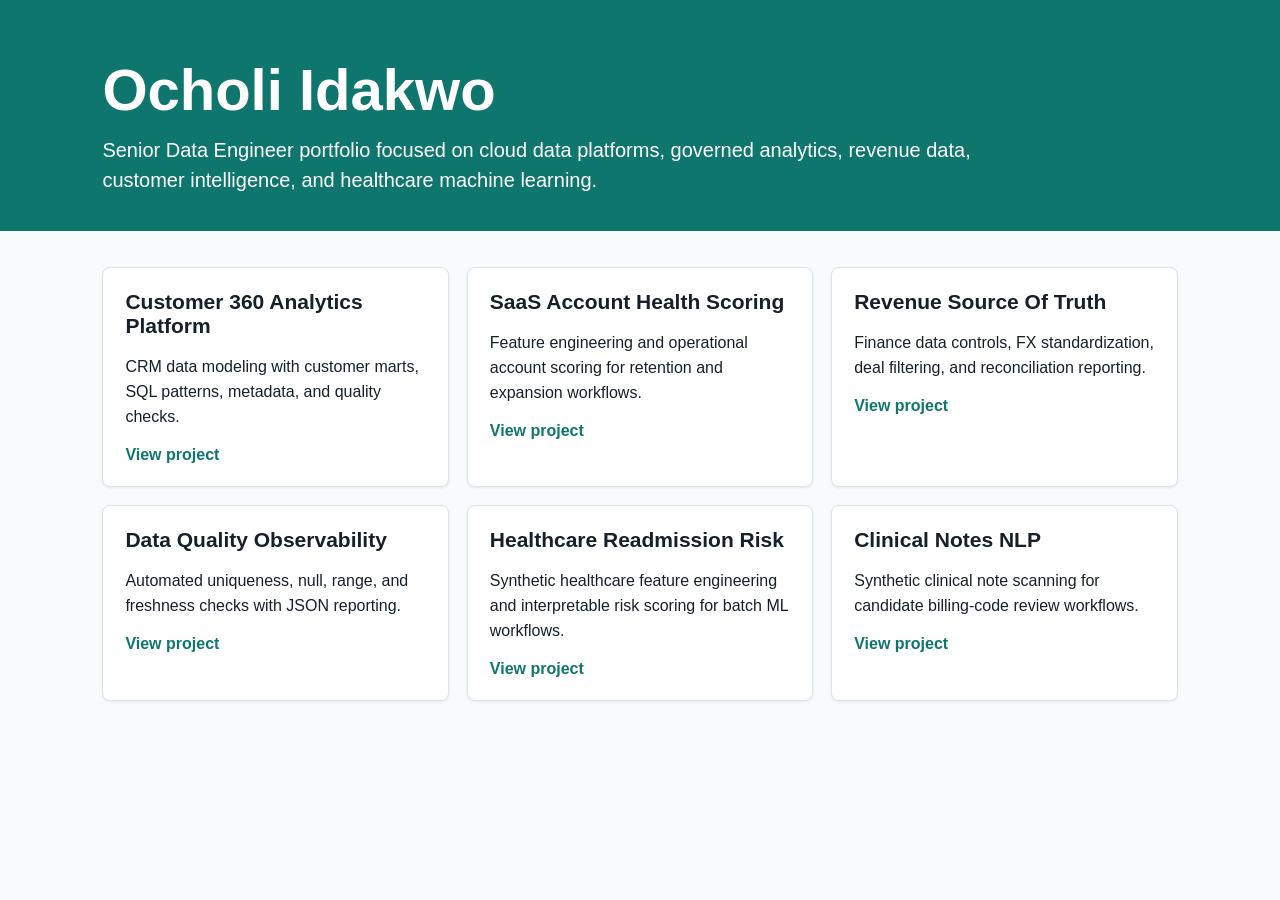
==== index.html @ 6f17c1b3 "Create data engineering portfolio projects" ====
<!doctype html>
<html lang="en">
<head>
  <meta charset="utf-8">
  <meta name="viewport" content="width=device-width, initial-scale=1">
  <title>Ocholi Idakwo - Data Engineering Portfolio</title>
  <style>
    body { margin: 0; font-family: Inter, Arial, sans-serif; color: #17202a; background: #f8fafc; }
    header { padding: 56px 8vw 36px; background: #0f766e; color: white; }
    h1 { margin: 0 0 12px; font-size: clamp(32px, 6vw, 58px); letter-spacing: 0; }
    .subtitle { max-width: 900px; font-size: 20px; line-height: 1.5; }
    main { padding: 36px 8vw 64px; }
    .grid { display: grid; grid-template-columns: repeat(auto-fit, minmax(280px, 1fr)); gap: 18px; }
    .card { background: white; border: 1px solid #dbe4ea; border-radius: 8px; padding: 22px; box-shadow: 0 1px 3px rgba(15, 23, 42, .08); }
    h2 { margin-top: 0; font-size: 21px; }
    a { color: #0f766e; font-weight: 700; text-decoration: none; }
    p { line-height: 1.55; }
    .tag { display: inline-block; margin: 4px 6px 0 0; padding: 4px 8px; border-radius: 999px; background: #e0f2f1; font-size: 13px; }
  </style>
</head>
<body>
  <header>
    <h1>Ocholi Idakwo</h1>
    <div class="subtitle">Senior Data Engineer portfolio focused on cloud data platforms, governed analytics, revenue data, customer intelligence, and healthcare machine learning.</div>
  </header>
  <main>
    <div class="grid">
      <section class="card"><h2>Customer 360 Analytics Platform</h2><p>CRM data modeling with customer marts, SQL patterns, metadata, and quality checks.</p><a href="projects/customer-360-analytics-platform/">View project</a></section>
      <section class="card"><h2>SaaS Account Health Scoring</h2><p>Feature engineering and operational account scoring for retention and expansion workflows.</p><a href="projects/saas-account-health-scoring/">View project</a></section>
      <section class="card"><h2>Revenue Source Of Truth</h2><p>Finance data controls, FX standardization, deal filtering, and reconciliation reporting.</p><a href="projects/revenue-source-of-truth-model/">View project</a></section>
      <section class="card"><h2>Data Quality Observability</h2><p>Automated uniqueness, null, range, and freshness checks with JSON reporting.</p><a href="projects/data-quality-observability-framework/">View project</a></section>
      <section class="card"><h2>Healthcare Readmission Risk</h2><p>Synthetic healthcare feature engineering and interpretable risk scoring for batch ML workflows.</p><a href="projects/healthcare-readmission-risk-pipeline/">View project</a></section>
      <section class="card"><h2>Clinical Notes NLP</h2><p>Synthetic clinical note scanning for candidate billing-code review workflows.</p><a href="projects/clinical-notes-nlp-code-detection/">View project</a></section>
    </div>
  </main>
</body>
</html>
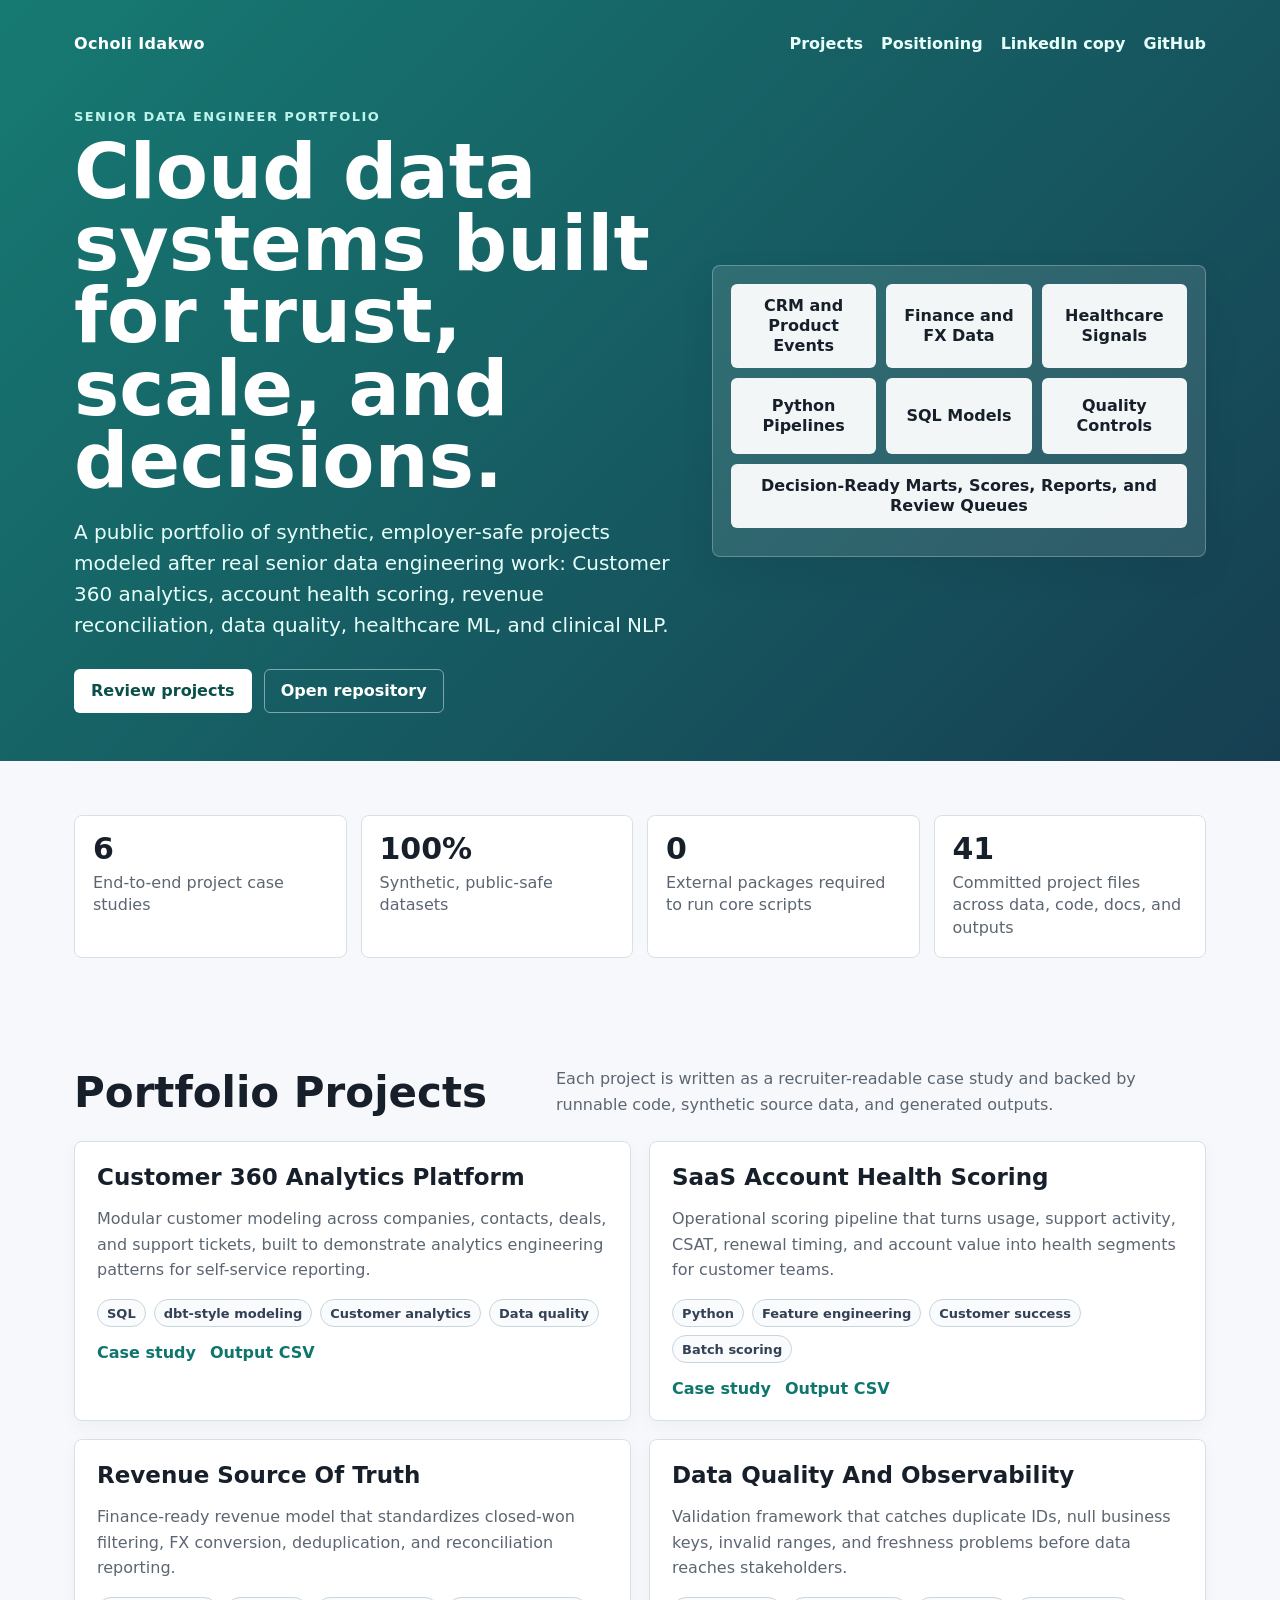
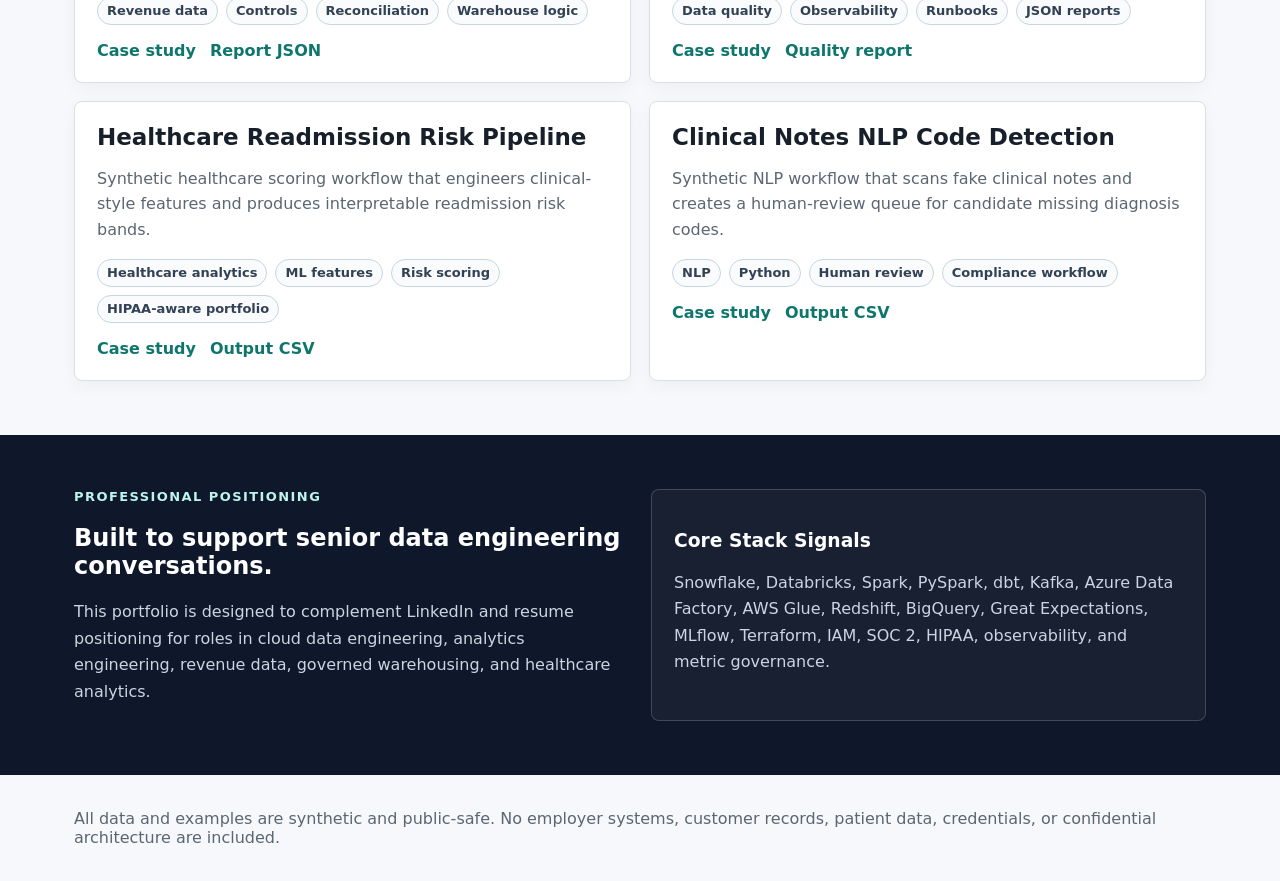
==== commit 16ee10db: "Upgrade portfolio site with professional case studies" ====
--- a/index.html
+++ b/index.html
@@ -3,35 +3,132 @@
 <head>
   <meta charset="utf-8">
   <meta name="viewport" content="width=device-width, initial-scale=1">
-  <title>Ocholi Idakwo - Data Engineering Portfolio</title>
-  <style>
-    body { margin: 0; font-family: Inter, Arial, sans-serif; color: #17202a; background: #f8fafc; }
-    header { padding: 56px 8vw 36px; background: #0f766e; color: white; }
-    h1 { margin: 0 0 12px; font-size: clamp(32px, 6vw, 58px); letter-spacing: 0; }
-    .subtitle { max-width: 900px; font-size: 20px; line-height: 1.5; }
-    main { padding: 36px 8vw 64px; }
-    .grid { display: grid; grid-template-columns: repeat(auto-fit, minmax(280px, 1fr)); gap: 18px; }
-    .card { background: white; border: 1px solid #dbe4ea; border-radius: 8px; padding: 22px; box-shadow: 0 1px 3px rgba(15, 23, 42, .08); }
-    h2 { margin-top: 0; font-size: 21px; }
-    a { color: #0f766e; font-weight: 700; text-decoration: none; }
-    p { line-height: 1.55; }
-    .tag { display: inline-block; margin: 4px 6px 0 0; padding: 4px 8px; border-radius: 999px; background: #e0f2f1; font-size: 13px; }
-  </style>
+  <title>Ocholi Idakwo | Senior Data Engineering Portfolio</title>
+  <meta name="description" content="Senior Data Engineer portfolio covering cloud data platforms, analytics engineering, governance, revenue data, observability, and healthcare ML.">
+  <link rel="stylesheet" href="assets/site.css">
 </head>
 <body>
-  <header>
-    <h1>Ocholi Idakwo</h1>
-    <div class="subtitle">Senior Data Engineer portfolio focused on cloud data platforms, governed analytics, revenue data, customer intelligence, and healthcare machine learning.</div>
+  <header class="hero">
+    <div class="shell">
+      <nav class="nav" aria-label="Main navigation">
+        <div class="brand">Ocholi Idakwo</div>
+        <div class="nav-links">
+          <a href="#projects">Projects</a>
+          <a href="#proof">Positioning</a>
+          <a href="linkedin-project-copy.md">LinkedIn copy</a>
+          <a href="https://github.com/Kasala95/data-engineering-portfolio">GitHub</a>
+        </div>
+      </nav>
+      <div class="hero-grid">
+        <div>
+          <div class="eyebrow">Senior Data Engineer Portfolio</div>
+          <h1>Cloud data systems built for trust, scale, and decisions.</h1>
+          <p class="hero-copy">A public portfolio of synthetic, employer-safe projects modeled after real senior data engineering work: Customer 360 analytics, account health scoring, revenue reconciliation, data quality, healthcare ML, and clinical NLP.</p>
+          <div class="actions">
+            <a class="button primary" href="#projects">Review projects</a>
+            <a class="button secondary" href="https://github.com/Kasala95/data-engineering-portfolio">Open repository</a>
+          </div>
+        </div>
+        <div class="system-map" aria-label="Portfolio architecture diagram">
+          <div class="map-row">
+            <div class="node">CRM and Product Events</div>
+            <div class="node">Finance and FX Data</div>
+            <div class="node">Healthcare Signals</div>
+          </div>
+          <div class="map-row">
+            <div class="node">Python Pipelines</div>
+            <div class="node">SQL Models</div>
+            <div class="node">Quality Controls</div>
+          </div>
+          <div class="map-row">
+            <div class="node wide">Decision-Ready Marts, Scores, Reports, and Review Queues</div>
+          </div>
+        </div>
+      </div>
+    </div>
   </header>
+
   <main>
-    <div class="grid">
-      <section class="card"><h2>Customer 360 Analytics Platform</h2><p>CRM data modeling with customer marts, SQL patterns, metadata, and quality checks.</p><a href="projects/customer-360-analytics-platform/">View project</a></section>
-      <section class="card"><h2>SaaS Account Health Scoring</h2><p>Feature engineering and operational account scoring for retention and expansion workflows.</p><a href="projects/saas-account-health-scoring/">View project</a></section>
-      <section class="card"><h2>Revenue Source Of Truth</h2><p>Finance data controls, FX standardization, deal filtering, and reconciliation reporting.</p><a href="projects/revenue-source-of-truth-model/">View project</a></section>
-      <section class="card"><h2>Data Quality Observability</h2><p>Automated uniqueness, null, range, and freshness checks with JSON reporting.</p><a href="projects/data-quality-observability-framework/">View project</a></section>
-      <section class="card"><h2>Healthcare Readmission Risk</h2><p>Synthetic healthcare feature engineering and interpretable risk scoring for batch ML workflows.</p><a href="projects/healthcare-readmission-risk-pipeline/">View project</a></section>
-      <section class="card"><h2>Clinical Notes NLP</h2><p>Synthetic clinical note scanning for candidate billing-code review workflows.</p><a href="projects/clinical-notes-nlp-code-detection/">View project</a></section>
-    </div>
+    <section class="section">
+      <div class="shell">
+        <div class="metrics">
+          <div class="metric"><strong>6</strong><span>End-to-end project case studies</span></div>
+          <div class="metric"><strong>100%</strong><span>Synthetic, public-safe datasets</span></div>
+          <div class="metric"><strong>0</strong><span>External packages required to run core scripts</span></div>
+          <div class="metric"><strong>41</strong><span>Committed project files across data, code, docs, and outputs</span></div>
+        </div>
+      </div>
+    </section>
+
+    <section class="section" id="projects">
+      <div class="shell">
+        <div class="section-title">
+          <h2>Portfolio Projects</h2>
+          <p>Each project is written as a recruiter-readable case study and backed by runnable code, synthetic source data, and generated outputs.</p>
+        </div>
+        <div class="project-grid">
+          <article class="project-card">
+            <h3>Customer 360 Analytics Platform</h3>
+            <p>Modular customer modeling across companies, contacts, deals, and support tickets, built to demonstrate analytics engineering patterns for self-service reporting.</p>
+            <div class="meta"><span class="chip">SQL</span><span class="chip">dbt-style modeling</span><span class="chip">Customer analytics</span><span class="chip">Data quality</span></div>
+            <div class="project-links"><a href="projects/customer-360-analytics-platform/">Case study</a><a href="projects/customer-360-analytics-platform/outputs/customer_360_mart.csv">Output CSV</a></div>
+          </article>
+
+          <article class="project-card">
+            <h3>SaaS Account Health Scoring</h3>
+            <p>Operational scoring pipeline that turns usage, support activity, CSAT, renewal timing, and account value into health segments for customer teams.</p>
+            <div class="meta"><span class="chip">Python</span><span class="chip">Feature engineering</span><span class="chip">Customer success</span><span class="chip">Batch scoring</span></div>
+            <div class="project-links"><a href="projects/saas-account-health-scoring/">Case study</a><a href="projects/saas-account-health-scoring/outputs/daily_account_health_scores.csv">Output CSV</a></div>
+          </article>
+
+          <article class="project-card">
+            <h3>Revenue Source Of Truth</h3>
+            <p>Finance-ready revenue model that standardizes closed-won filtering, FX conversion, deduplication, and reconciliation reporting.</p>
+            <div class="meta"><span class="chip">Revenue data</span><span class="chip">Controls</span><span class="chip">Reconciliation</span><span class="chip">Warehouse logic</span></div>
+            <div class="project-links"><a href="projects/revenue-source-of-truth-model/">Case study</a><a href="projects/revenue-source-of-truth-model/outputs/reconciliation_report.json">Report JSON</a></div>
+          </article>
+
+          <article class="project-card">
+            <h3>Data Quality And Observability</h3>
+            <p>Validation framework that catches duplicate IDs, null business keys, invalid ranges, and freshness problems before data reaches stakeholders.</p>
+            <div class="meta"><span class="chip">Data quality</span><span class="chip">Observability</span><span class="chip">Runbooks</span><span class="chip">JSON reports</span></div>
+            <div class="project-links"><a href="projects/data-quality-observability-framework/">Case study</a><a href="projects/data-quality-observability-framework/outputs/quality_report.json">Quality report</a></div>
+          </article>
+
+          <article class="project-card">
+            <h3>Healthcare Readmission Risk Pipeline</h3>
+            <p>Synthetic healthcare scoring workflow that engineers clinical-style features and produces interpretable readmission risk bands.</p>
+            <div class="meta"><span class="chip">Healthcare analytics</span><span class="chip">ML features</span><span class="chip">Risk scoring</span><span class="chip">HIPAA-aware portfolio</span></div>
+            <div class="project-links"><a href="projects/healthcare-readmission-risk-pipeline/">Case study</a><a href="projects/healthcare-readmission-risk-pipeline/outputs/daily_readmission_scores.csv">Output CSV</a></div>
+          </article>
+
+          <article class="project-card">
+            <h3>Clinical Notes NLP Code Detection</h3>
+            <p>Synthetic NLP workflow that scans fake clinical notes and creates a human-review queue for candidate missing diagnosis codes.</p>
+            <div class="meta"><span class="chip">NLP</span><span class="chip">Python</span><span class="chip">Human review</span><span class="chip">Compliance workflow</span></div>
+            <div class="project-links"><a href="projects/clinical-notes-nlp-code-detection/">Case study</a><a href="projects/clinical-notes-nlp-code-detection/outputs/candidate_code_findings.csv">Output CSV</a></div>
+          </article>
+        </div>
+      </div>
+    </section>
+
+    <section class="proof-band" id="proof">
+      <div class="shell proof-grid">
+        <div>
+          <div class="eyebrow">Professional Positioning</div>
+          <h2>Built to support senior data engineering conversations.</h2>
+          <p>This portfolio is designed to complement LinkedIn and resume positioning for roles in cloud data engineering, analytics engineering, revenue data, governed warehousing, and healthcare analytics.</p>
+        </div>
+        <div class="proof-panel">
+          <h3>Core Stack Signals</h3>
+          <p>Snowflake, Databricks, Spark, PySpark, dbt, Kafka, Azure Data Factory, AWS Glue, Redshift, BigQuery, Great Expectations, MLflow, Terraform, IAM, SOC 2, HIPAA, observability, and metric governance.</p>
+        </div>
+      </div>
+    </section>
   </main>
+
+  <footer>
+    <div class="shell">All data and examples are synthetic and public-safe. No employer systems, customer records, patient data, credentials, or confidential architecture are included.</div>
+  </footer>
 </body>
 </html>
--- a/assets/site.css
+++ b/assets/site.css
@@ -0,0 +1,400 @@
+:root {
+  --ink: #17202a;
+  --muted: #5c6672;
+  --line: #d8e0e7;
+  --soft: #f6f8fb;
+  --panel: #ffffff;
+  --teal: #0f766e;
+  --teal-dark: #0b4f4a;
+  --blue: #1d4ed8;
+  --gold: #b7791f;
+  --red: #b42318;
+  --shadow: 0 14px 35px rgba(17, 24, 39, .08);
+}
+
+* {
+  box-sizing: border-box;
+}
+
+body {
+  margin: 0;
+  font-family: Inter, ui-sans-serif, system-ui, -apple-system, BlinkMacSystemFont, "Segoe UI", Arial, sans-serif;
+  color: var(--ink);
+  background: var(--soft);
+}
+
+a {
+  color: var(--teal);
+  font-weight: 700;
+  text-decoration: none;
+}
+
+a:hover {
+  text-decoration: underline;
+}
+
+.shell {
+  max-width: 1180px;
+  margin: 0 auto;
+  padding: 0 24px;
+}
+
+.hero {
+  background:
+    linear-gradient(135deg, rgba(15, 118, 110, .97), rgba(13, 55, 75, .96)),
+    radial-gradient(circle at 85% 20%, rgba(255, 255, 255, .2), transparent 28%);
+  color: #fff;
+  padding: 34px 0 48px;
+}
+
+.nav {
+  display: flex;
+  align-items: center;
+  justify-content: space-between;
+  gap: 18px;
+  margin-bottom: 56px;
+}
+
+.brand {
+  font-weight: 800;
+  letter-spacing: .02em;
+}
+
+.nav-links {
+  display: flex;
+  gap: 18px;
+  flex-wrap: wrap;
+}
+
+.nav a {
+  color: #e7fffb;
+}
+
+.hero-grid {
+  display: grid;
+  grid-template-columns: minmax(0, 1.1fr) minmax(320px, .9fr);
+  gap: 34px;
+  align-items: center;
+}
+
+.eyebrow {
+  font-size: 13px;
+  font-weight: 800;
+  letter-spacing: .11em;
+  text-transform: uppercase;
+  color: #bdf4ec;
+}
+
+h1 {
+  margin: 12px 0 18px;
+  font-size: clamp(38px, 7vw, 76px);
+  line-height: .95;
+  letter-spacing: 0;
+}
+
+.hero-copy {
+  max-width: 740px;
+  color: #e7fffb;
+  font-size: 20px;
+  line-height: 1.55;
+}
+
+.actions {
+  display: flex;
+  flex-wrap: wrap;
+  gap: 12px;
+  margin-top: 28px;
+}
+
+.button {
+  display: inline-flex;
+  align-items: center;
+  justify-content: center;
+  min-height: 44px;
+  padding: 0 16px;
+  border: 1px solid transparent;
+  border-radius: 6px;
+  font-weight: 800;
+}
+
+.button.primary {
+  background: #fff;
+  color: var(--teal-dark);
+}
+
+.button.secondary {
+  border-color: rgba(255, 255, 255, .45);
+  color: #fff;
+}
+
+.system-map {
+  background: rgba(255, 255, 255, .11);
+  border: 1px solid rgba(255, 255, 255, .26);
+  border-radius: 8px;
+  padding: 18px;
+  box-shadow: var(--shadow);
+}
+
+.map-row {
+  display: grid;
+  grid-template-columns: repeat(3, 1fr);
+  gap: 10px;
+  margin-bottom: 10px;
+}
+
+.node {
+  min-height: 76px;
+  display: flex;
+  align-items: center;
+  justify-content: center;
+  text-align: center;
+  padding: 12px;
+  border-radius: 6px;
+  background: rgba(255, 255, 255, .94);
+  color: var(--ink);
+  font-weight: 800;
+  line-height: 1.25;
+}
+
+.node.wide {
+  grid-column: 1 / -1;
+  min-height: 64px;
+}
+
+.section {
+  padding: 54px 0;
+}
+
+.section-title {
+  display: flex;
+  justify-content: space-between;
+  gap: 18px;
+  align-items: end;
+  margin-bottom: 24px;
+}
+
+.section-title h2 {
+  margin: 0;
+  font-size: clamp(26px, 4vw, 42px);
+  letter-spacing: 0;
+}
+
+.section-title p {
+  max-width: 650px;
+  margin: 0;
+  color: var(--muted);
+  line-height: 1.6;
+}
+
+.metrics {
+  display: grid;
+  grid-template-columns: repeat(4, 1fr);
+  gap: 14px;
+}
+
+.metric {
+  background: var(--panel);
+  border: 1px solid var(--line);
+  border-radius: 8px;
+  padding: 18px;
+}
+
+.metric strong {
+  display: block;
+  font-size: 30px;
+  line-height: 1;
+}
+
+.metric span {
+  display: block;
+  margin-top: 8px;
+  color: var(--muted);
+  line-height: 1.4;
+}
+
+.project-grid {
+  display: grid;
+  grid-template-columns: repeat(2, minmax(0, 1fr));
+  gap: 18px;
+}
+
+.project-card {
+  background: var(--panel);
+  border: 1px solid var(--line);
+  border-radius: 8px;
+  padding: 22px;
+  box-shadow: 0 6px 18px rgba(17, 24, 39, .04);
+}
+
+.project-card h3 {
+  margin: 0 0 10px;
+  font-size: 23px;
+  letter-spacing: 0;
+}
+
+.project-card p {
+  color: var(--muted);
+  line-height: 1.6;
+}
+
+.meta {
+  display: flex;
+  flex-wrap: wrap;
+  gap: 8px;
+  margin: 16px 0;
+}
+
+.chip {
+  display: inline-flex;
+  align-items: center;
+  min-height: 28px;
+  padding: 0 9px;
+  border: 1px solid #c7d6de;
+  border-radius: 999px;
+  background: #f9fbfc;
+  color: #334155;
+  font-size: 13px;
+  font-weight: 700;
+}
+
+.project-links {
+  display: flex;
+  gap: 14px;
+  flex-wrap: wrap;
+  margin-top: 16px;
+}
+
+.proof-band {
+  background: #0f172a;
+  color: #eef6ff;
+  padding: 54px 0;
+}
+
+.proof-grid {
+  display: grid;
+  grid-template-columns: 1fr 1fr;
+  gap: 22px;
+}
+
+.proof-band h2,
+.proof-band h3 {
+  color: #fff;
+}
+
+.proof-band p,
+.proof-band li {
+  color: #cbd5e1;
+  line-height: 1.65;
+}
+
+.proof-panel {
+  border: 1px solid rgba(255, 255, 255, .18);
+  border-radius: 8px;
+  padding: 22px;
+  background: rgba(255, 255, 255, .04);
+}
+
+.page-header {
+  background: #0f766e;
+  color: #fff;
+  padding: 28px 0 38px;
+}
+
+.breadcrumb {
+  color: #d6fffa;
+}
+
+.case-grid {
+  display: grid;
+  grid-template-columns: minmax(0, .78fr) minmax(300px, .32fr);
+  gap: 24px;
+  align-items: start;
+}
+
+.case-body {
+  background: #fff;
+  border: 1px solid var(--line);
+  border-radius: 8px;
+  padding: 28px;
+}
+
+.case-body h2 {
+  margin-top: 30px;
+  font-size: 25px;
+}
+
+.case-body h2:first-child {
+  margin-top: 0;
+}
+
+.case-body p,
+.case-body li {
+  line-height: 1.68;
+  color: #334155;
+}
+
+.sidebar {
+  position: sticky;
+  top: 18px;
+  background: #fff;
+  border: 1px solid var(--line);
+  border-radius: 8px;
+  padding: 20px;
+}
+
+.sidebar h2 {
+  font-size: 18px;
+  margin: 0 0 12px;
+}
+
+.artifact-list {
+  padding-left: 18px;
+}
+
+.flow {
+  display: grid;
+  gap: 10px;
+  margin: 18px 0;
+}
+
+.flow-step {
+  border-left: 4px solid var(--teal);
+  background: #f8fbfb;
+  padding: 12px 14px;
+  border-radius: 0 6px 6px 0;
+  font-weight: 700;
+}
+
+code {
+  background: #eef2f7;
+  padding: 2px 5px;
+  border-radius: 4px;
+}
+
+footer {
+  padding: 34px 0;
+  color: var(--muted);
+}
+
+@media (max-width: 820px) {
+  .hero-grid,
+  .project-grid,
+  .proof-grid,
+  .case-grid,
+  .metrics {
+    grid-template-columns: 1fr;
+  }
+
+  .nav {
+    align-items: flex-start;
+    flex-direction: column;
+  }
+
+  .map-row {
+    grid-template-columns: 1fr;
+  }
+
+  .sidebar {
+    position: static;
+  }
+}
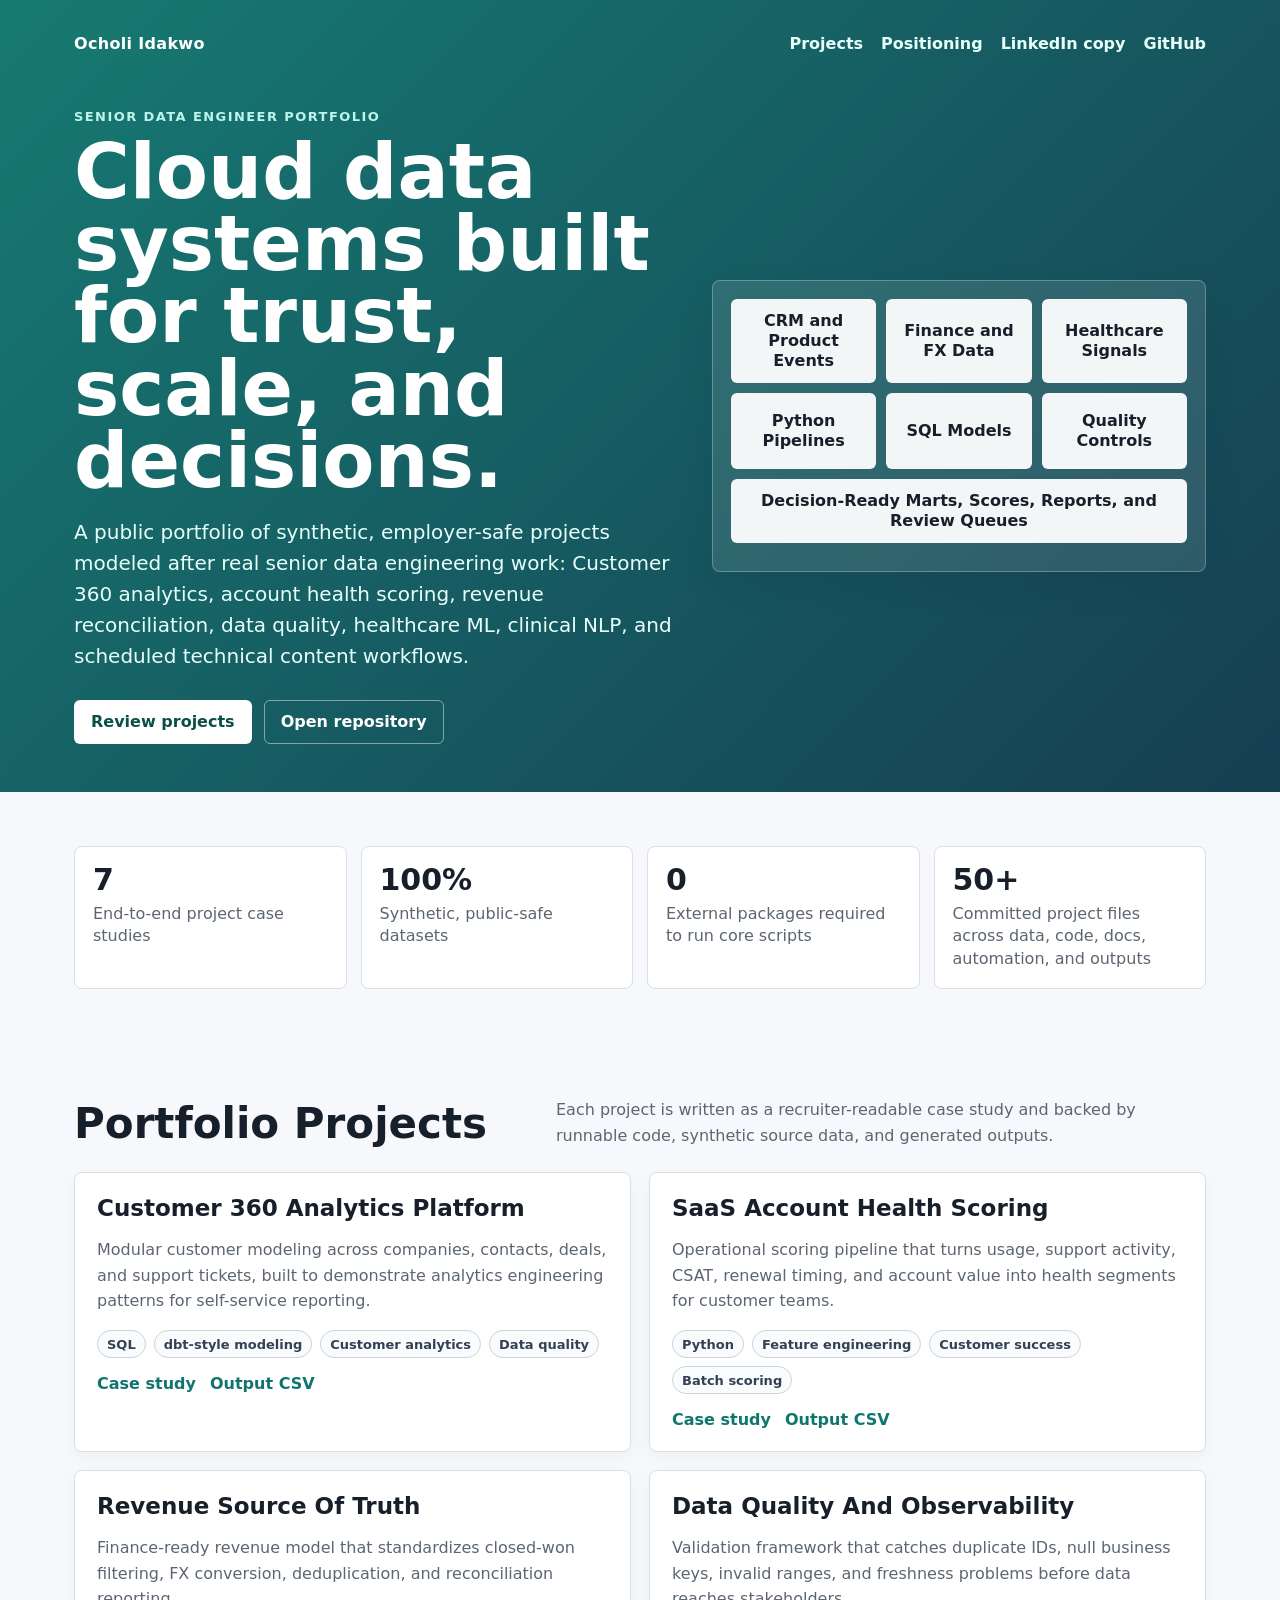
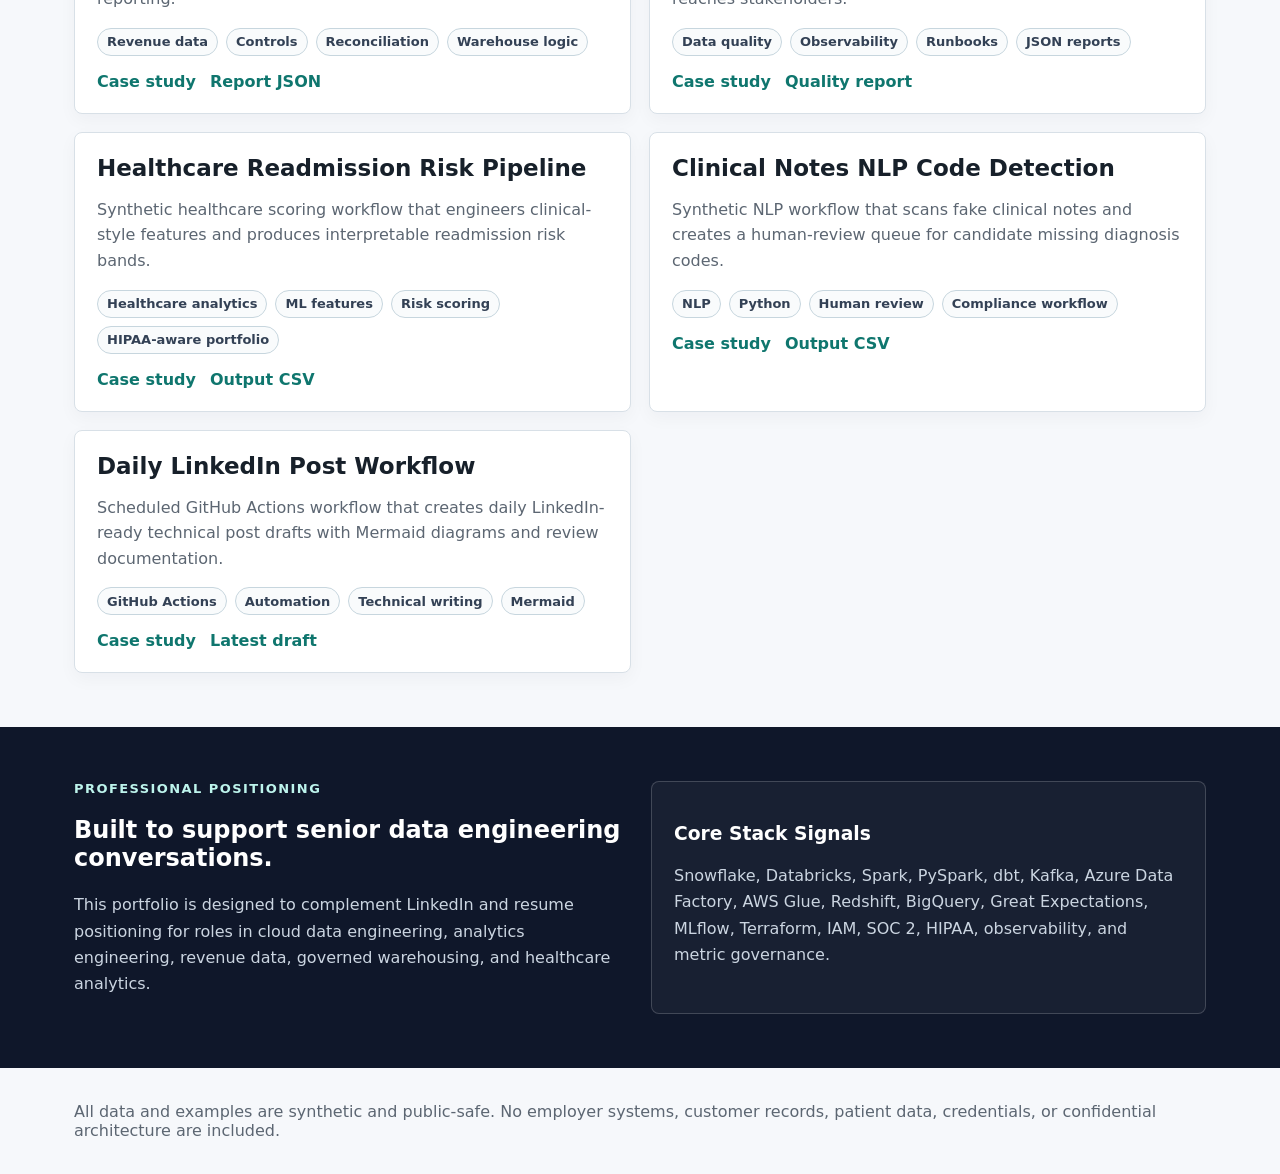
==== commit 153a5de8: "Add scheduled LinkedIn post workflow project" ====
--- a/index.html
+++ b/index.html
@@ -23,7 +23,7 @@
         <div>
           <div class="eyebrow">Senior Data Engineer Portfolio</div>
           <h1>Cloud data systems built for trust, scale, and decisions.</h1>
-          <p class="hero-copy">A public portfolio of synthetic, employer-safe projects modeled after real senior data engineering work: Customer 360 analytics, account health scoring, revenue reconciliation, data quality, healthcare ML, and clinical NLP.</p>
+          <p class="hero-copy">A public portfolio of synthetic, employer-safe projects modeled after real senior data engineering work: Customer 360 analytics, account health scoring, revenue reconciliation, data quality, healthcare ML, clinical NLP, and scheduled technical content workflows.</p>
           <div class="actions">
             <a class="button primary" href="#projects">Review projects</a>
             <a class="button secondary" href="https://github.com/Kasala95/data-engineering-portfolio">Open repository</a>
@@ -52,10 +52,10 @@
     <section class="section">
       <div class="shell">
         <div class="metrics">
-          <div class="metric"><strong>6</strong><span>End-to-end project case studies</span></div>
+          <div class="metric"><strong>7</strong><span>End-to-end project case studies</span></div>
           <div class="metric"><strong>100%</strong><span>Synthetic, public-safe datasets</span></div>
           <div class="metric"><strong>0</strong><span>External packages required to run core scripts</span></div>
-          <div class="metric"><strong>41</strong><span>Committed project files across data, code, docs, and outputs</span></div>
+          <div class="metric"><strong>50+</strong><span>Committed project files across data, code, docs, automation, and outputs</span></div>
         </div>
       </div>
     </section>
@@ -108,6 +108,13 @@
             <div class="meta"><span class="chip">NLP</span><span class="chip">Python</span><span class="chip">Human review</span><span class="chip">Compliance workflow</span></div>
             <div class="project-links"><a href="projects/clinical-notes-nlp-code-detection/">Case study</a><a href="projects/clinical-notes-nlp-code-detection/outputs/candidate_code_findings.csv">Output CSV</a></div>
           </article>
+
+          <article class="project-card">
+            <h3>Daily LinkedIn Post Workflow</h3>
+            <p>Scheduled GitHub Actions workflow that creates daily LinkedIn-ready technical post drafts with Mermaid diagrams and review documentation.</p>
+            <div class="meta"><span class="chip">GitHub Actions</span><span class="chip">Automation</span><span class="chip">Technical writing</span><span class="chip">Mermaid</span></div>
+            <div class="project-links"><a href="projects/daily-linkedin-post-workflow/">Case study</a><a href="projects/daily-linkedin-post-workflow/generated/latest-linkedin-post.md">Latest draft</a></div>
+          </article>
         </div>
       </div>
     </section>
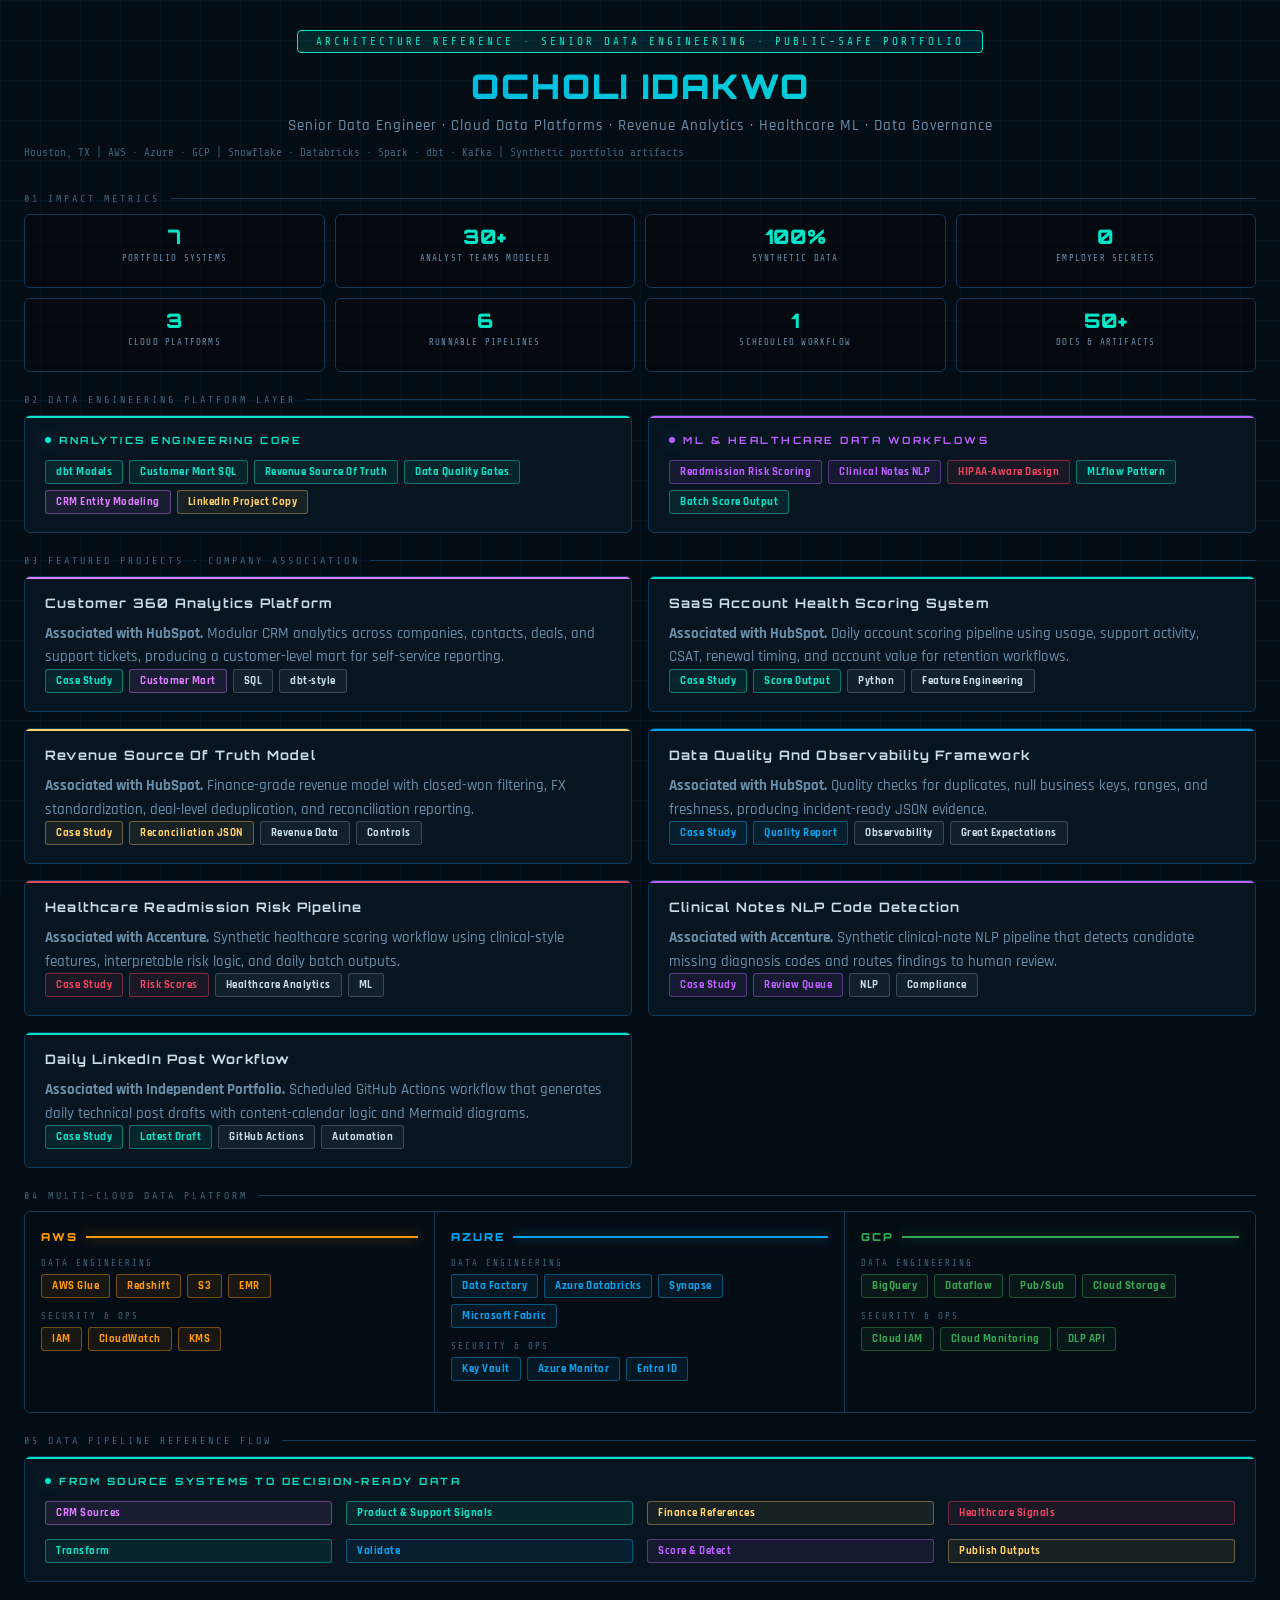
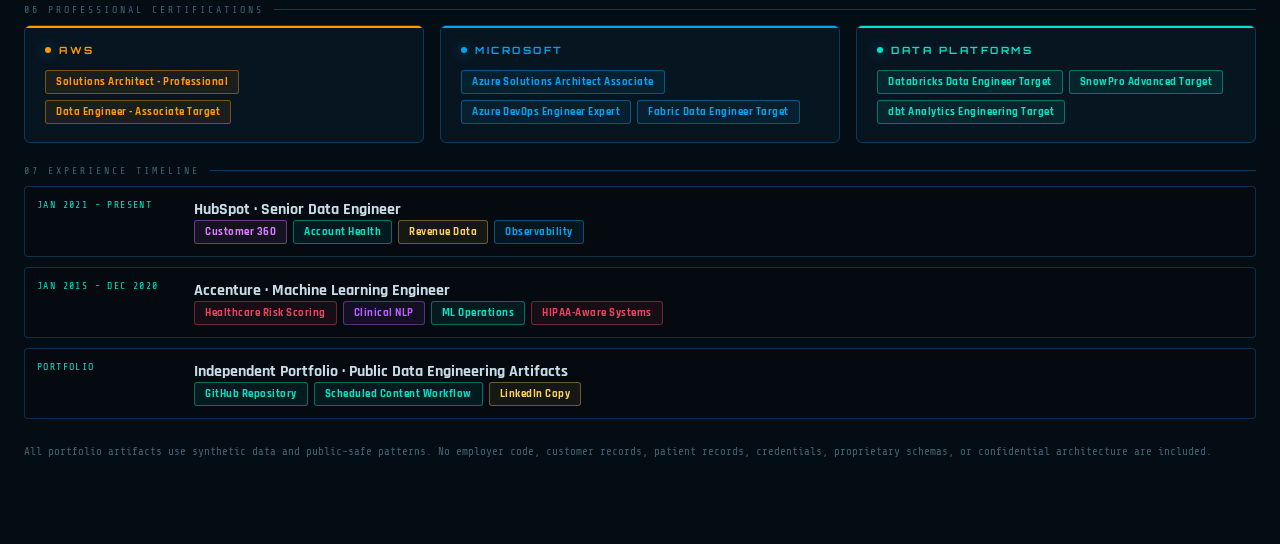
==== commit ef83b567: "Restyle portfolio as architecture reference map" ====
--- a/index.html
+++ b/index.html
@@ -3,139 +3,260 @@
 <head>
   <meta charset="utf-8">
   <meta name="viewport" content="width=device-width, initial-scale=1">
-  <title>Ocholi Idakwo | Senior Data Engineering Portfolio</title>
-  <meta name="description" content="Senior Data Engineer portfolio covering cloud data platforms, analytics engineering, governance, revenue data, observability, and healthcare ML.">
+  <title>Ocholi Idakwo - Data Engineering Architecture Reference</title>
+  <meta name="description" content="Senior Data Engineer architecture-reference portfolio covering cloud data platforms, governed analytics, revenue data, healthcare ML, and observability.">
+  <link rel="preconnect" href="https://fonts.googleapis.com">
+  <link rel="preconnect" href="https://fonts.gstatic.com" crossorigin>
+  <link href="https://fonts.googleapis.com/css2?family=Share+Tech+Mono&family=Orbitron:wght@400;600;800;900&family=Rajdhani:wght@300;400;500;600;700&display=swap" rel="stylesheet">
   <link rel="stylesheet" href="assets/site.css">
 </head>
 <body>
-  <header class="hero">
-    <div class="shell">
-      <nav class="nav" aria-label="Main navigation">
-        <div class="brand">Ocholi Idakwo</div>
-        <div class="nav-links">
-          <a href="#projects">Projects</a>
-          <a href="#proof">Positioning</a>
-          <a href="linkedin-project-copy.md">LinkedIn copy</a>
-          <a href="https://github.com/Kasala95/data-engineering-portfolio">GitHub</a>
-        </div>
-      </nav>
-      <div class="hero-grid">
-        <div>
-          <div class="eyebrow">Senior Data Engineer Portfolio</div>
-          <h1>Cloud data systems built for trust, scale, and decisions.</h1>
-          <p class="hero-copy">A public portfolio of synthetic, employer-safe projects modeled after real senior data engineering work: Customer 360 analytics, account health scoring, revenue reconciliation, data quality, healthcare ML, clinical NLP, and scheduled technical content workflows.</p>
-          <div class="actions">
-            <a class="button primary" href="#projects">Review projects</a>
-            <a class="button secondary" href="https://github.com/Kasala95/data-engineering-portfolio">Open repository</a>
-          </div>
-        </div>
-        <div class="system-map" aria-label="Portfolio architecture diagram">
-          <div class="map-row">
-            <div class="node">CRM and Product Events</div>
-            <div class="node">Finance and FX Data</div>
-            <div class="node">Healthcare Signals</div>
-          </div>
-          <div class="map-row">
-            <div class="node">Python Pipelines</div>
-            <div class="node">SQL Models</div>
-            <div class="node">Quality Controls</div>
-          </div>
-          <div class="map-row">
-            <div class="node wide">Decision-Ready Marts, Scores, Reports, and Review Queues</div>
-          </div>
-        </div>
-      </div>
-    </div>
-  </header>
-
-  <main>
-    <section class="section">
-      <div class="shell">
-        <div class="metrics">
-          <div class="metric"><strong>7</strong><span>End-to-end project case studies</span></div>
-          <div class="metric"><strong>100%</strong><span>Synthetic, public-safe datasets</span></div>
-          <div class="metric"><strong>0</strong><span>External packages required to run core scripts</span></div>
-          <div class="metric"><strong>50+</strong><span>Committed project files across data, code, docs, automation, and outputs</span></div>
-        </div>
-      </div>
-    </section>
-
-    <section class="section" id="projects">
-      <div class="shell">
-        <div class="section-title">
-          <h2>Portfolio Projects</h2>
-          <p>Each project is written as a recruiter-readable case study and backed by runnable code, synthetic source data, and generated outputs.</p>
-        </div>
-        <div class="project-grid">
-          <article class="project-card">
-            <h3>Customer 360 Analytics Platform</h3>
-            <p>Modular customer modeling across companies, contacts, deals, and support tickets, built to demonstrate analytics engineering patterns for self-service reporting.</p>
-            <div class="meta"><span class="chip">SQL</span><span class="chip">dbt-style modeling</span><span class="chip">Customer analytics</span><span class="chip">Data quality</span></div>
-            <div class="project-links"><a href="projects/customer-360-analytics-platform/">Case study</a><a href="projects/customer-360-analytics-platform/outputs/customer_360_mart.csv">Output CSV</a></div>
-          </article>
-
-          <article class="project-card">
-            <h3>SaaS Account Health Scoring</h3>
-            <p>Operational scoring pipeline that turns usage, support activity, CSAT, renewal timing, and account value into health segments for customer teams.</p>
-            <div class="meta"><span class="chip">Python</span><span class="chip">Feature engineering</span><span class="chip">Customer success</span><span class="chip">Batch scoring</span></div>
-            <div class="project-links"><a href="projects/saas-account-health-scoring/">Case study</a><a href="projects/saas-account-health-scoring/outputs/daily_account_health_scores.csv">Output CSV</a></div>
-          </article>
-
-          <article class="project-card">
-            <h3>Revenue Source Of Truth</h3>
-            <p>Finance-ready revenue model that standardizes closed-won filtering, FX conversion, deduplication, and reconciliation reporting.</p>
-            <div class="meta"><span class="chip">Revenue data</span><span class="chip">Controls</span><span class="chip">Reconciliation</span><span class="chip">Warehouse logic</span></div>
-            <div class="project-links"><a href="projects/revenue-source-of-truth-model/">Case study</a><a href="projects/revenue-source-of-truth-model/outputs/reconciliation_report.json">Report JSON</a></div>
-          </article>
-
-          <article class="project-card">
-            <h3>Data Quality And Observability</h3>
-            <p>Validation framework that catches duplicate IDs, null business keys, invalid ranges, and freshness problems before data reaches stakeholders.</p>
-            <div class="meta"><span class="chip">Data quality</span><span class="chip">Observability</span><span class="chip">Runbooks</span><span class="chip">JSON reports</span></div>
-            <div class="project-links"><a href="projects/data-quality-observability-framework/">Case study</a><a href="projects/data-quality-observability-framework/outputs/quality_report.json">Quality report</a></div>
-          </article>
-
-          <article class="project-card">
-            <h3>Healthcare Readmission Risk Pipeline</h3>
-            <p>Synthetic healthcare scoring workflow that engineers clinical-style features and produces interpretable readmission risk bands.</p>
-            <div class="meta"><span class="chip">Healthcare analytics</span><span class="chip">ML features</span><span class="chip">Risk scoring</span><span class="chip">HIPAA-aware portfolio</span></div>
-            <div class="project-links"><a href="projects/healthcare-readmission-risk-pipeline/">Case study</a><a href="projects/healthcare-readmission-risk-pipeline/outputs/daily_readmission_scores.csv">Output CSV</a></div>
-          </article>
-
-          <article class="project-card">
-            <h3>Clinical Notes NLP Code Detection</h3>
-            <p>Synthetic NLP workflow that scans fake clinical notes and creates a human-review queue for candidate missing diagnosis codes.</p>
-            <div class="meta"><span class="chip">NLP</span><span class="chip">Python</span><span class="chip">Human review</span><span class="chip">Compliance workflow</span></div>
-            <div class="project-links"><a href="projects/clinical-notes-nlp-code-detection/">Case study</a><a href="projects/clinical-notes-nlp-code-detection/outputs/candidate_code_findings.csv">Output CSV</a></div>
-          </article>
-
-          <article class="project-card">
-            <h3>Daily LinkedIn Post Workflow</h3>
-            <p>Scheduled GitHub Actions workflow that creates daily LinkedIn-ready technical post drafts with Mermaid diagrams and review documentation.</p>
-            <div class="meta"><span class="chip">GitHub Actions</span><span class="chip">Automation</span><span class="chip">Technical writing</span><span class="chip">Mermaid</span></div>
-            <div class="project-links"><a href="projects/daily-linkedin-post-workflow/">Case study</a><a href="projects/daily-linkedin-post-workflow/generated/latest-linkedin-post.md">Latest draft</a></div>
-          </article>
-        </div>
-      </div>
-    </section>
-
-    <section class="proof-band" id="proof">
-      <div class="shell proof-grid">
-        <div>
-          <div class="eyebrow">Professional Positioning</div>
-          <h2>Built to support senior data engineering conversations.</h2>
-          <p>This portfolio is designed to complement LinkedIn and resume positioning for roles in cloud data engineering, analytics engineering, revenue data, governed warehousing, and healthcare analytics.</p>
-        </div>
-        <div class="proof-panel">
-          <h3>Core Stack Signals</h3>
-          <p>Snowflake, Databricks, Spark, PySpark, dbt, Kafka, Azure Data Factory, AWS Glue, Redshift, BigQuery, Great Expectations, MLflow, Terraform, IAM, SOC 2, HIPAA, observability, and metric governance.</p>
-        </div>
-      </div>
-    </section>
-  </main>
-
-  <footer>
-    <div class="shell">All data and examples are synthetic and public-safe. No employer systems, customer records, patient data, credentials, or confidential architecture are included.</div>
-  </footer>
+  <div class="page">
+    <header class="header">
+      <div class="header-badge">Architecture Reference · Senior Data Engineering · Public-Safe Portfolio</div>
+      <h1>OCHOLI IDAKWO</h1>
+      <div class="sub">Senior Data Engineer · Cloud Data Platforms · Revenue Analytics · Healthcare ML · Data Governance</div>
+      <div class="meta">Houston, TX | AWS · Azure · GCP | Snowflake · Databricks · Spark · dbt · Kafka | Synthetic portfolio artifacts</div>
+    </header>
+
+    <section>
+      <div class="section-label">01 Impact Metrics</div>
+      <div class="metric-row">
+        <div class="metric"><div class="val">7</div><div class="lbl">Portfolio Systems</div></div>
+        <div class="metric"><div class="val">30+</div><div class="lbl">Analyst Teams Modeled</div></div>
+        <div class="metric"><div class="val">100%</div><div class="lbl">Synthetic Data</div></div>
+        <div class="metric"><div class="val">0</div><div class="lbl">Employer Secrets</div></div>
+        <div class="metric"><div class="val">3</div><div class="lbl">Cloud Platforms</div></div>
+        <div class="metric"><div class="val">6</div><div class="lbl">Runnable Pipelines</div></div>
+        <div class="metric"><div class="val">1</div><div class="lbl">Scheduled Workflow</div></div>
+        <div class="metric"><div class="val">50+</div><div class="lbl">Docs & Artifacts</div></div>
+      </div>
+    </section>
+
+    <section>
+      <div class="section-label">02 Data Engineering Platform Layer</div>
+      <div class="grid-2">
+        <div class="panel" style="--accent: var(--data)">
+          <div class="panel-title"><span class="dot"></span>Analytics Engineering Core</div>
+          <div class="chip-grid">
+            <a class="chip data" href="https://docs.getdbt.com/docs/introduction">dbt Models</a>
+            <a class="chip data" href="projects/customer-360-analytics-platform/models/mart_customer_360.sql">Customer Mart SQL</a>
+            <a class="chip data" href="projects/revenue-source-of-truth-model/">Revenue Source Of Truth</a>
+            <a class="chip data" href="projects/data-quality-observability-framework/">Data Quality Gates</a>
+            <a class="chip crm" href="projects/customer-360-analytics-platform/">CRM Entity Modeling</a>
+            <a class="chip gold" href="linkedin-project-copy.md">LinkedIn Project Copy</a>
+          </div>
+        </div>
+        <div class="panel" style="--accent: var(--ml)">
+          <div class="panel-title"><span class="dot"></span>ML & Healthcare Data Workflows</div>
+          <div class="chip-grid">
+            <a class="chip ml" href="projects/healthcare-readmission-risk-pipeline/">Readmission Risk Scoring</a>
+            <a class="chip ml" href="projects/clinical-notes-nlp-code-detection/">Clinical Notes NLP</a>
+            <a class="chip health" href="https://www.hhs.gov/hipaa/index.html">HIPAA-Aware Design</a>
+            <a class="chip data" href="https://mlflow.org/docs/latest/index.html">MLflow Pattern</a>
+            <a class="chip data" href="projects/healthcare-readmission-risk-pipeline/outputs/daily_readmission_scores.csv">Batch Score Output</a>
+          </div>
+        </div>
+      </div>
+    </section>
+
+    <section>
+      <div class="section-label">03 Featured Projects · Company Association</div>
+      <div class="project-grid">
+        <article class="project-card" style="--accent: var(--crm)">
+          <h3>Customer 360 Analytics Platform</h3>
+          <p><strong>Associated with HubSpot.</strong> Modular CRM analytics across companies, contacts, deals, and support tickets, producing a customer-level mart for self-service reporting.</p>
+          <div class="meta"><a class="chip data" href="projects/customer-360-analytics-platform/">Case Study</a><a class="chip crm" href="projects/customer-360-analytics-platform/outputs/customer_360_mart.csv">Customer Mart</a><span class="chip">SQL</span><span class="chip">dbt-style</span></div>
+        </article>
+        <article class="project-card" style="--accent: var(--data)">
+          <h3>SaaS Account Health Scoring System</h3>
+          <p><strong>Associated with HubSpot.</strong> Daily account scoring pipeline using usage, support activity, CSAT, renewal timing, and account value for retention workflows.</p>
+          <div class="meta"><a class="chip data" href="projects/saas-account-health-scoring/">Case Study</a><a class="chip data" href="projects/saas-account-health-scoring/outputs/daily_account_health_scores.csv">Score Output</a><span class="chip">Python</span><span class="chip">Feature Engineering</span></div>
+        </article>
+        <article class="project-card" style="--accent: var(--gold)">
+          <h3>Revenue Source Of Truth Model</h3>
+          <p><strong>Associated with HubSpot.</strong> Finance-grade revenue model with closed-won filtering, FX standardization, deal-level deduplication, and reconciliation reporting.</p>
+          <div class="meta"><a class="chip gold" href="projects/revenue-source-of-truth-model/">Case Study</a><a class="chip gold" href="projects/revenue-source-of-truth-model/outputs/reconciliation_report.json">Reconciliation JSON</a><span class="chip">Revenue Data</span><span class="chip">Controls</span></div>
+        </article>
+        <article class="project-card" style="--accent: var(--azure)">
+          <h3>Data Quality And Observability Framework</h3>
+          <p><strong>Associated with HubSpot.</strong> Quality checks for duplicates, null business keys, ranges, and freshness, producing incident-ready JSON evidence.</p>
+          <div class="meta"><a class="chip azure" href="projects/data-quality-observability-framework/">Case Study</a><a class="chip azure" href="projects/data-quality-observability-framework/outputs/quality_report.json">Quality Report</a><span class="chip">Observability</span><span class="chip">Great Expectations</span></div>
+        </article>
+        <article class="project-card" style="--accent: var(--health)">
+          <h3>Healthcare Readmission Risk Pipeline</h3>
+          <p><strong>Associated with Accenture.</strong> Synthetic healthcare scoring workflow using clinical-style features, interpretable risk logic, and daily batch outputs.</p>
+          <div class="meta"><a class="chip health" href="projects/healthcare-readmission-risk-pipeline/">Case Study</a><a class="chip health" href="projects/healthcare-readmission-risk-pipeline/outputs/daily_readmission_scores.csv">Risk Scores</a><span class="chip">Healthcare Analytics</span><span class="chip">ML</span></div>
+        </article>
+        <article class="project-card" style="--accent: var(--ml)">
+          <h3>Clinical Notes NLP Code Detection</h3>
+          <p><strong>Associated with Accenture.</strong> Synthetic clinical-note NLP pipeline that detects candidate missing diagnosis codes and routes findings to human review.</p>
+          <div class="meta"><a class="chip ml" href="projects/clinical-notes-nlp-code-detection/">Case Study</a><a class="chip ml" href="projects/clinical-notes-nlp-code-detection/outputs/candidate_code_findings.csv">Review Queue</a><span class="chip">NLP</span><span class="chip">Compliance</span></div>
+        </article>
+        <article class="project-card" style="--accent: var(--data)">
+          <h3>Daily LinkedIn Post Workflow</h3>
+          <p><strong>Associated with Independent Portfolio.</strong> Scheduled GitHub Actions workflow that generates daily technical post drafts with content-calendar logic and Mermaid diagrams.</p>
+          <div class="meta"><a class="chip data" href="projects/daily-linkedin-post-workflow/">Case Study</a><a class="chip data" href="projects/daily-linkedin-post-workflow/generated/latest-linkedin-post.md">Latest Draft</a><span class="chip">GitHub Actions</span><span class="chip">Automation</span></div>
+        </article>
+      </div>
+    </section>
+
+    <section>
+      <div class="section-label">04 Multi-Cloud Data Platform</div>
+      <div class="cloud-cols">
+        <div class="cloud-col col-aws">
+          <div class="cloud-col-header">AWS <span class="bar"></span></div>
+          <div class="service-block">
+            <div class="service-category">Data Engineering</div>
+            <div class="chip-grid">
+              <a class="chip aws" href="https://docs.aws.amazon.com/glue/">AWS Glue</a>
+              <a class="chip aws" href="https://docs.aws.amazon.com/redshift/">Redshift</a>
+              <a class="chip aws" href="https://docs.aws.amazon.com/AmazonS3/latest/userguide/Welcome.html">S3</a>
+              <a class="chip aws" href="https://docs.aws.amazon.com/emr/">EMR</a>
+            </div>
+          </div>
+          <div class="service-block">
+            <div class="service-category">Security & Ops</div>
+            <div class="chip-grid">
+              <a class="chip aws" href="https://docs.aws.amazon.com/IAM/latest/UserGuide/">IAM</a>
+              <a class="chip aws" href="https://docs.aws.amazon.com/AmazonCloudWatch/latest/monitoring/">CloudWatch</a>
+              <a class="chip aws" href="https://docs.aws.amazon.com/kms/">KMS</a>
+            </div>
+          </div>
+        </div>
+        <div class="cloud-col col-azure">
+          <div class="cloud-col-header">AZURE <span class="bar"></span></div>
+          <div class="service-block">
+            <div class="service-category">Data Engineering</div>
+            <div class="chip-grid">
+              <a class="chip azure" href="https://learn.microsoft.com/en-us/azure/data-factory/">Data Factory</a>
+              <a class="chip azure" href="https://learn.microsoft.com/en-us/azure/databricks/">Azure Databricks</a>
+              <a class="chip azure" href="https://learn.microsoft.com/en-us/azure/synapse-analytics/">Synapse</a>
+              <a class="chip azure" href="https://learn.microsoft.com/en-us/fabric/">Microsoft Fabric</a>
+            </div>
+          </div>
+          <div class="service-block">
+            <div class="service-category">Security & Ops</div>
+            <div class="chip-grid">
+              <a class="chip azure" href="https://learn.microsoft.com/en-us/azure/key-vault/">Key Vault</a>
+              <a class="chip azure" href="https://learn.microsoft.com/en-us/azure/azure-monitor/">Azure Monitor</a>
+              <a class="chip azure" href="https://learn.microsoft.com/en-us/entra/identity/">Entra ID</a>
+            </div>
+          </div>
+        </div>
+        <div class="cloud-col col-gcp">
+          <div class="cloud-col-header">GCP <span class="bar"></span></div>
+          <div class="service-block">
+            <div class="service-category">Data Engineering</div>
+            <div class="chip-grid">
+              <a class="chip gcp" href="https://cloud.google.com/bigquery/docs">BigQuery</a>
+              <a class="chip gcp" href="https://cloud.google.com/dataflow/docs">Dataflow</a>
+              <a class="chip gcp" href="https://cloud.google.com/pubsub/docs">Pub/Sub</a>
+              <a class="chip gcp" href="https://cloud.google.com/storage/docs">Cloud Storage</a>
+            </div>
+          </div>
+          <div class="service-block">
+            <div class="service-category">Security & Ops</div>
+            <div class="chip-grid">
+              <a class="chip gcp" href="https://cloud.google.com/iam/docs">Cloud IAM</a>
+              <a class="chip gcp" href="https://cloud.google.com/monitoring/docs">Cloud Monitoring</a>
+              <a class="chip gcp" href="https://cloud.google.com/dlp/docs">DLP API</a>
+            </div>
+          </div>
+        </div>
+      </div>
+    </section>
+
+    <section>
+      <div class="section-label">05 Data Pipeline Reference Flow</div>
+      <div class="panel" style="--accent: var(--data)">
+        <div class="panel-title"><span class="dot"></span>From Source Systems To Decision-Ready Data</div>
+        <div class="grid-4">
+          <a class="chip crm" href="projects/customer-360-analytics-platform/data/companies.csv">CRM Sources</a>
+          <a class="chip data" href="projects/saas-account-health-scoring/data/account_signals.csv">Product & Support Signals</a>
+          <a class="chip gold" href="projects/revenue-source-of-truth-model/data/fx_rates.csv">Finance References</a>
+          <a class="chip health" href="projects/healthcare-readmission-risk-pipeline/data/synthetic_patients.csv">Healthcare Signals</a>
+          <a class="chip data" href="projects/customer-360-analytics-platform/run_pipeline.py">Transform</a>
+          <a class="chip azure" href="projects/data-quality-observability-framework/validate_events.py">Validate</a>
+          <a class="chip ml" href="projects/clinical-notes-nlp-code-detection/detect_candidate_codes.py">Score & Detect</a>
+          <a class="chip gold" href="projects/revenue-source-of-truth-model/outputs/recognized_revenue.csv">Publish Outputs</a>
+        </div>
+      </div>
+    </section>
+
+    <section>
+      <div class="section-label">06 Professional Certifications</div>
+      <div class="grid-3">
+        <div class="panel" style="--accent: var(--aws)">
+          <div class="panel-title"><span class="dot"></span>AWS</div>
+          <div class="chip-grid">
+            <a class="chip aws" href="https://aws.amazon.com/certification/certified-solutions-architect-professional/">Solutions Architect - Professional</a>
+            <a class="chip aws" href="https://aws.amazon.com/certification/certified-data-engineer-associate/">Data Engineer - Associate Target</a>
+          </div>
+        </div>
+        <div class="panel" style="--accent: var(--azure)">
+          <div class="panel-title"><span class="dot"></span>Microsoft</div>
+          <div class="chip-grid">
+            <a class="chip azure" href="https://learn.microsoft.com/en-us/credentials/certifications/azure-solutions-architect/">Azure Solutions Architect Associate</a>
+            <a class="chip azure" href="https://learn.microsoft.com/en-us/credentials/certifications/devops-engineer/">Azure DevOps Engineer Expert</a>
+            <a class="chip azure" href="https://learn.microsoft.com/en-us/credentials/certifications/fabric-data-engineer-associate/">Fabric Data Engineer Target</a>
+          </div>
+        </div>
+        <div class="panel" style="--accent: var(--data)">
+          <div class="panel-title"><span class="dot"></span>Data Platforms</div>
+          <div class="chip-grid">
+            <a class="chip data" href="https://www.databricks.com/learn/certification/data-engineer-professional">Databricks Data Engineer Target</a>
+            <a class="chip data" href="https://learn.snowflake.com/en/certifications/snowpro-advanced-dataengineer-C02/">SnowPro Advanced Target</a>
+            <a class="chip data" href="https://www.getdbt.com/certifications/analytics-engineer-certification-exam">dbt Analytics Engineering Target</a>
+          </div>
+        </div>
+      </div>
+    </section>
+
+    <section>
+      <div class="section-label">07 Experience Timeline</div>
+      <div class="timeline">
+        <div class="timeline-item">
+          <div class="timeline-date">JAN 2021 - PRESENT</div>
+          <div>
+            <div class="timeline-role">HubSpot · Senior Data Engineer</div>
+            <div class="chip-grid">
+              <a class="chip crm" href="projects/customer-360-analytics-platform/">Customer 360</a>
+              <a class="chip data" href="projects/saas-account-health-scoring/">Account Health</a>
+              <a class="chip gold" href="projects/revenue-source-of-truth-model/">Revenue Data</a>
+              <a class="chip azure" href="projects/data-quality-observability-framework/">Observability</a>
+            </div>
+          </div>
+        </div>
+        <div class="timeline-item">
+          <div class="timeline-date">JAN 2015 - DEC 2020</div>
+          <div>
+            <div class="timeline-role">Accenture · Machine Learning Engineer</div>
+            <div class="chip-grid">
+              <a class="chip health" href="projects/healthcare-readmission-risk-pipeline/">Healthcare Risk Scoring</a>
+              <a class="chip ml" href="projects/clinical-notes-nlp-code-detection/">Clinical NLP</a>
+              <a class="chip data" href="https://mlflow.org/docs/latest/index.html">ML Operations</a>
+              <a class="chip health" href="https://www.hhs.gov/hipaa/index.html">HIPAA-Aware Systems</a>
+            </div>
+          </div>
+        </div>
+        <div class="timeline-item">
+          <div class="timeline-date">PORTFOLIO</div>
+          <div>
+            <div class="timeline-role">Independent Portfolio · Public Data Engineering Artifacts</div>
+            <div class="chip-grid">
+              <a class="chip data" href="https://github.com/Kasala95/data-engineering-portfolio">GitHub Repository</a>
+              <a class="chip data" href="projects/daily-linkedin-post-workflow/">Scheduled Content Workflow</a>
+              <a class="chip gold" href="linkedin-project-copy.md">LinkedIn Copy</a>
+            </div>
+          </div>
+        </div>
+      </div>
+    </section>
+
+    <footer>
+      <div>All portfolio artifacts use synthetic data and public-safe patterns. No employer code, customer records, patient records, credentials, proprietary schemas, or confidential architecture are included.</div>
+    </footer>
+  </div>
 </body>
 </html>
--- a/assets/site.css
+++ b/assets/site.css
@@ -1,31 +1,61 @@
+@import url("https://fonts.googleapis.com/css2?family=Share+Tech+Mono&family=Orbitron:wght@400;600;800;900&family=Rajdhani:wght@300;400;500;600;700&display=swap");
+
 :root {
-  --ink: #17202a;
-  --muted: #5c6672;
-  --line: #d8e0e7;
-  --soft: #f6f8fb;
-  --panel: #ffffff;
-  --teal: #0f766e;
-  --teal-dark: #0b4f4a;
-  --blue: #1d4ed8;
-  --gold: #b7791f;
-  --red: #b42318;
-  --shadow: 0 14px 35px rgba(17, 24, 39, .08);
+  --bg: #050d14;
+  --panel: #071520;
+  --panel-2: #0a1d2a;
+  --border: #0e3a5a;
+  --text: #c8dde8;
+  --muted: #6a8fa8;
+  --dim: #3d6478;
+  --aws: #ff9900;
+  --azure: #00a4ef;
+  --gcp: #34a853;
+  --data: #00e5c8;
+  --health: #e94560;
+  --ml: #bd5fff;
+  --gold: #ffd166;
+  --crm: #e07cff;
+  --glow-data: 0 0 12px rgba(0,229,200,.6);
+  --glow-azure: 0 0 12px rgba(0,164,239,.6);
+  --glow-aws: 0 0 12px rgba(255,153,0,.55);
+  --glow-gcp: 0 0 12px rgba(52,168,83,.55);
 }
 
 * {
   box-sizing: border-box;
+  margin: 0;
+  padding: 0;
 }
 
 body {
-  margin: 0;
-  font-family: Inter, ui-sans-serif, system-ui, -apple-system, BlinkMacSystemFont, "Segoe UI", Arial, sans-serif;
-  color: var(--ink);
-  background: var(--soft);
+  min-height: 100vh;
+  overflow-x: hidden;
+  background: var(--bg);
+  color: var(--text);
+  font-family: "Rajdhani", ui-sans-serif, system-ui, -apple-system, BlinkMacSystemFont, "Segoe UI", Arial, sans-serif;
+}
+
+body::before {
+  content: "";
+  position: fixed;
+  inset: 0;
+  z-index: 0;
+  pointer-events: none;
+  background-image:
+    linear-gradient(rgba(14,58,90,.16) 1px, transparent 1px),
+    linear-gradient(90deg, rgba(14,58,90,.16) 1px, transparent 1px);
+  background-size: 40px 40px;
+  animation: gridPulse 8s ease-in-out infinite;
+}
+
+@keyframes gridPulse {
+  0%, 100% { opacity: .56; }
+  50% { opacity: 1; }
 }
 
 a {
-  color: var(--teal);
-  font-weight: 700;
+  color: var(--data);
   text-decoration: none;
 }
 
@@ -33,355 +63,553 @@
   text-decoration: underline;
 }
 
+.page,
 .shell {
-  max-width: 1180px;
+  position: relative;
+  z-index: 1;
+  max-width: 1360px;
   margin: 0 auto;
   padding: 0 24px;
 }
 
+.page {
+  padding-top: 30px;
+  padding-bottom: 60px;
+}
+
+.header {
+  text-align: center;
+  margin-bottom: 34px;
+  animation: fadeDown .8s ease both;
+}
+
+@keyframes fadeDown {
+  from { opacity: 0; transform: translateY(-22px); }
+  to { opacity: 1; transform: none; }
+}
+
+.header-badge,
+.eyebrow {
+  display: inline-block;
+  padding: 4px 18px;
+  border: 1px solid var(--data);
+  border-radius: 4px;
+  background: linear-gradient(135deg, rgba(0,229,200,.12), rgba(0,164,239,.12));
+  color: var(--data);
+  font-family: "Share Tech Mono", monospace;
+  font-size: 11px;
+  letter-spacing: 3px;
+  text-transform: uppercase;
+}
+
+.header h1,
+h1 {
+  margin: 14px 0 8px;
+  font-family: "Orbitron", monospace;
+  font-weight: 900;
+  font-size: clamp(18px, 3vw, 34px);
+  line-height: 1.16;
+  letter-spacing: 2px;
+  background: linear-gradient(90deg, var(--azure), var(--data), var(--azure));
+  background-size: 200%;
+  -webkit-background-clip: text;
+  -webkit-text-fill-color: transparent;
+  animation: shimmer 4s linear infinite;
+}
+
+@keyframes shimmer {
+  to { background-position: -200%; }
+}
+
+.header .sub,
+.hero-copy {
+  max-width: 980px;
+  margin: 8px auto 0;
+  color: var(--muted);
+  font-size: 15px;
+  font-weight: 500;
+  letter-spacing: 1px;
+  line-height: 1.55;
+}
+
+.header .meta {
+  margin-top: 8px;
+  color: var(--dim);
+  font-family: "Share Tech Mono", monospace;
+  font-size: 11px;
+}
+
+.section-label {
+  display: flex;
+  align-items: center;
+  gap: 10px;
+  margin: 22px 0 10px;
+  color: var(--dim);
+  font-family: "Share Tech Mono", monospace;
+  font-size: 10px;
+  letter-spacing: 3px;
+  text-transform: uppercase;
+}
+
+.section-label::after {
+  content: "";
+  flex: 1;
+  height: 1px;
+  background: var(--border);
+}
+
+.panel,
+.project-card,
+.metric,
+.case-body,
+.sidebar,
+.proof-panel {
+  position: relative;
+  overflow: hidden;
+  border: 1px solid var(--border);
+  border-radius: 6px;
+  background: var(--panel);
+  transition: border-color .25s, transform .25s, box-shadow .25s;
+}
+
+.panel {
+  padding: 18px 20px;
+}
+
+.panel::before,
+.project-card::before,
+.case-body::before,
+.sidebar::before,
+.proof-panel::before {
+  content: "";
+  position: absolute;
+  top: 0;
+  left: 0;
+  right: 0;
+  height: 2px;
+  background: var(--accent, var(--azure));
+}
+
+.panel:hover,
+.project-card:hover {
+  border-color: var(--accent, var(--azure));
+  box-shadow: 0 0 18px rgba(0, 229, 200, .08);
+}
+
+.panel-title {
+  display: flex;
+  align-items: center;
+  gap: 8px;
+  margin-bottom: 14px;
+  color: var(--accent, var(--azure));
+  font-family: "Orbitron", monospace;
+  font-size: 10px;
+  font-weight: 700;
+  letter-spacing: 2.5px;
+  text-transform: uppercase;
+}
+
+.dot {
+  width: 6px;
+  height: 6px;
+  border-radius: 999px;
+  background: var(--accent, var(--azure));
+  box-shadow: var(--glow-azure);
+  animation: blink 2s ease-in-out infinite;
+}
+
+@keyframes blink {
+  0%, 100% { opacity: 1; }
+  50% { opacity: .35; }
+}
+
+.grid-2 { display: grid; grid-template-columns: repeat(2, 1fr); gap: 16px; }
+.grid-3 { display: grid; grid-template-columns: repeat(3, 1fr); gap: 16px; }
+.grid-4 { display: grid; grid-template-columns: repeat(4, 1fr); gap: 14px; }
+.grid-8 { display: grid; grid-template-columns: repeat(4, 1fr); gap: 10px; }
+
+.metric-row,
+.metrics {
+  display: grid;
+  grid-template-columns: repeat(4, 1fr);
+  gap: 10px;
+}
+
+.metric {
+  min-height: 74px;
+  padding: 12px 14px;
+  text-align: center;
+  background: rgba(0, 0, 0, .28);
+}
+
+.metric .val,
+.metric strong {
+  display: block;
+  color: var(--data);
+  font-family: "Orbitron", monospace;
+  font-size: 20px;
+  font-weight: 900;
+  line-height: 1;
+}
+
+.metric .lbl,
+.metric span {
+  display: block;
+  margin-top: 6px;
+  color: var(--muted);
+  font-family: "Share Tech Mono", monospace;
+  font-size: 9px;
+  letter-spacing: 1.2px;
+  text-transform: uppercase;
+}
+
+.chip-grid,
+.meta,
+.project-links,
+.actions,
+.nav-links {
+  display: flex;
+  flex-wrap: wrap;
+  gap: 6px;
+}
+
+.chip,
+a.chip,
+.button,
+.project-links a {
+  position: relative;
+  display: inline-flex;
+  align-items: center;
+  gap: 5px;
+  min-height: 24px;
+  padding: 3px 10px;
+  border: 1px solid rgba(200, 221, 232, .22);
+  border-radius: 3px;
+  background: rgba(200, 221, 232, .06);
+  color: var(--text);
+  font-size: 11px;
+  font-weight: 700;
+  letter-spacing: .5px;
+  text-decoration: none;
+  transition: transform .2s, box-shadow .2s, opacity .2s;
+}
+
+.chip:hover,
+a.chip:hover,
+.button:hover,
+.project-links a:hover {
+  transform: translateY(-2px);
+  text-decoration: none;
+  opacity: 1;
+}
+
+.chip::after,
+a.chip::after,
+.button::after,
+.project-links a::after {
+  content: "↗";
+  position: absolute;
+  top: 2px;
+  right: 3px;
+  font-size: 8px;
+  opacity: 0;
+  transition: opacity .2s;
+}
+
+.chip:hover::after,
+a.chip:hover::after,
+.button:hover::after,
+.project-links a:hover::after {
+  opacity: .65;
+}
+
+.chip.aws { border-color: rgba(255,153,0,.42); background: rgba(255,153,0,.08); color: var(--aws); }
+.chip.azure { border-color: rgba(0,164,239,.42); background: rgba(0,164,239,.08); color: var(--azure); }
+.chip.gcp { border-color: rgba(52,168,83,.42); background: rgba(52,168,83,.08); color: var(--gcp); }
+.chip.data { border-color: rgba(0,229,200,.42); background: rgba(0,229,200,.08); color: var(--data); }
+.chip.health { border-color: rgba(233,69,96,.42); background: rgba(233,69,96,.08); color: var(--health); }
+.chip.ml { border-color: rgba(189,95,255,.42); background: rgba(189,95,255,.08); color: var(--ml); }
+.chip.gold { border-color: rgba(255,209,102,.36); background: rgba(255,209,102,.07); color: var(--gold); }
+.chip.crm { border-color: rgba(224,124,255,.42); background: rgba(224,124,255,.08); color: var(--crm); }
+
+.cloud-cols {
+  display: grid;
+  grid-template-columns: repeat(3, 1fr);
+  overflow: hidden;
+  border: 1px solid var(--border);
+  border-radius: 6px;
+}
+
+.cloud-col {
+  padding: 18px 16px;
+  border-right: 1px solid var(--border);
+}
+
+.cloud-col:last-child {
+  border-right: none;
+}
+
+.cloud-col-header {
+  display: flex;
+  align-items: center;
+  gap: 8px;
+  margin-bottom: 14px;
+  font-family: "Orbitron", monospace;
+  font-size: 11px;
+  font-weight: 900;
+  letter-spacing: 2px;
+}
+
+.cloud-col-header .bar {
+  flex: 1;
+  height: 2px;
+}
+
+.col-aws .cloud-col-header { color: var(--aws); }
+.col-aws .bar { background: var(--aws); box-shadow: var(--glow-aws); }
+.col-azure .cloud-col-header { color: var(--azure); }
+.col-azure .bar { background: var(--azure); box-shadow: var(--glow-azure); }
+.col-gcp .cloud-col-header { color: var(--gcp); }
+.col-gcp .bar { background: var(--gcp); box-shadow: var(--glow-gcp); }
+
+.service-block {
+  margin-bottom: 13px;
+}
+
+.service-category {
+  margin-bottom: 6px;
+  color: var(--dim);
+  font-family: "Share Tech Mono", monospace;
+  font-size: 9px;
+  letter-spacing: 2px;
+  text-transform: uppercase;
+}
+
+.project-grid {
+  display: grid;
+  grid-template-columns: repeat(2, minmax(0, 1fr));
+  gap: 16px;
+}
+
+.project-card {
+  padding: 18px 20px;
+}
+
+.project-card h3,
+.case-body h2,
+.sidebar h2,
+.proof-panel h3 {
+  margin-bottom: 10px;
+  color: var(--text);
+  font-family: "Orbitron", monospace;
+  font-size: 13px;
+  line-height: 1.35;
+  letter-spacing: 1.2px;
+}
+
+.project-card p,
+.panel p,
+.case-body p,
+.case-body li,
+.proof-panel p,
+footer,
+.sidebar li {
+  color: var(--muted);
+  font-size: 15px;
+  font-weight: 500;
+  line-height: 1.55;
+}
+
+.timeline {
+  display: grid;
+  gap: 10px;
+}
+
+.timeline-item {
+  display: grid;
+  grid-template-columns: 145px 1fr;
+  gap: 12px;
+  padding: 12px;
+  border: 1px solid rgba(14, 58, 90, .8);
+  border-radius: 4px;
+  background: rgba(0, 0, 0, .2);
+}
+
+.timeline-date {
+  color: var(--data);
+  font-family: "Share Tech Mono", monospace;
+  font-size: 10px;
+  letter-spacing: 1.4px;
+}
+
+.timeline-role {
+  color: var(--text);
+  font-weight: 800;
+}
+
+.hero,
+.page-header,
+.proof-band {
+  position: relative;
+  z-index: 1;
+  background: transparent;
+  color: var(--text);
+}
+
 .hero {
-  background:
-    linear-gradient(135deg, rgba(15, 118, 110, .97), rgba(13, 55, 75, .96)),
-    radial-gradient(circle at 85% 20%, rgba(255, 255, 255, .2), transparent 28%);
-  color: #fff;
-  padding: 34px 0 48px;
+  padding: 0;
 }
 
 .nav {
   display: flex;
   align-items: center;
   justify-content: space-between;
-  gap: 18px;
-  margin-bottom: 56px;
+  gap: 16px;
+  margin-bottom: 34px;
+  padding-top: 30px;
 }
 
 .brand {
-  font-weight: 800;
-  letter-spacing: .02em;
-}
-
-.nav-links {
-  display: flex;
-  gap: 18px;
-  flex-wrap: wrap;
-}
-
-.nav a {
-  color: #e7fffb;
-}
-
-.hero-grid {
-  display: grid;
-  grid-template-columns: minmax(0, 1.1fr) minmax(320px, .9fr);
-  gap: 34px;
-  align-items: center;
-}
-
-.eyebrow {
-  font-size: 13px;
-  font-weight: 800;
-  letter-spacing: .11em;
-  text-transform: uppercase;
-  color: #bdf4ec;
-}
-
-h1 {
-  margin: 12px 0 18px;
-  font-size: clamp(38px, 7vw, 76px);
-  line-height: .95;
-  letter-spacing: 0;
-}
-
-.hero-copy {
-  max-width: 740px;
-  color: #e7fffb;
-  font-size: 20px;
-  line-height: 1.55;
-}
-
-.actions {
-  display: flex;
-  flex-wrap: wrap;
-  gap: 12px;
-  margin-top: 28px;
-}
-
-.button {
-  display: inline-flex;
-  align-items: center;
-  justify-content: center;
-  min-height: 44px;
-  padding: 0 16px;
-  border: 1px solid transparent;
-  border-radius: 6px;
-  font-weight: 800;
-}
-
-.button.primary {
-  background: #fff;
-  color: var(--teal-dark);
-}
-
-.button.secondary {
-  border-color: rgba(255, 255, 255, .45);
-  color: #fff;
-}
-
-.system-map {
-  background: rgba(255, 255, 255, .11);
-  border: 1px solid rgba(255, 255, 255, .26);
-  border-radius: 8px;
-  padding: 18px;
-  box-shadow: var(--shadow);
-}
-
-.map-row {
-  display: grid;
-  grid-template-columns: repeat(3, 1fr);
-  gap: 10px;
-  margin-bottom: 10px;
-}
-
-.node {
-  min-height: 76px;
-  display: flex;
-  align-items: center;
-  justify-content: center;
-  text-align: center;
-  padding: 12px;
-  border-radius: 6px;
-  background: rgba(255, 255, 255, .94);
-  color: var(--ink);
-  font-weight: 800;
-  line-height: 1.25;
-}
-
-.node.wide {
-  grid-column: 1 / -1;
-  min-height: 64px;
-}
-
-.section {
-  padding: 54px 0;
-}
-
+  color: var(--data);
+  font-family: "Orbitron", monospace;
+  font-weight: 900;
+  letter-spacing: 2px;
+}
+
+.hero-grid,
+.system-map,
 .section-title {
-  display: flex;
-  justify-content: space-between;
-  gap: 18px;
-  align-items: end;
-  margin-bottom: 24px;
+  display: block;
+}
+
+.section,
+.proof-band,
+footer {
+  position: relative;
+  z-index: 1;
+  padding: 24px 0;
+}
+
+.section-title {
+  margin-bottom: 18px;
 }
 
 .section-title h2 {
-  margin: 0;
-  font-size: clamp(26px, 4vw, 42px);
-  letter-spacing: 0;
+  color: var(--text);
+  font-family: "Orbitron", monospace;
+  font-size: 18px;
+  letter-spacing: 2px;
 }
 
 .section-title p {
-  max-width: 650px;
-  margin: 0;
-  color: var(--muted);
-  line-height: 1.6;
-}
-
-.metrics {
-  display: grid;
-  grid-template-columns: repeat(4, 1fr);
-  gap: 14px;
-}
-
-.metric {
-  background: var(--panel);
-  border: 1px solid var(--line);
-  border-radius: 8px;
-  padding: 18px;
-}
-
-.metric strong {
-  display: block;
-  font-size: 30px;
-  line-height: 1;
-}
-
-.metric span {
-  display: block;
+  max-width: 820px;
   margin-top: 8px;
   color: var(--muted);
-  line-height: 1.4;
-}
-
-.project-grid {
-  display: grid;
-  grid-template-columns: repeat(2, minmax(0, 1fr));
-  gap: 18px;
-}
-
-.project-card {
-  background: var(--panel);
-  border: 1px solid var(--line);
-  border-radius: 8px;
-  padding: 22px;
-  box-shadow: 0 6px 18px rgba(17, 24, 39, .04);
-}
-
-.project-card h3 {
-  margin: 0 0 10px;
-  font-size: 23px;
-  letter-spacing: 0;
-}
-
-.project-card p {
-  color: var(--muted);
-  line-height: 1.6;
-}
-
-.meta {
-  display: flex;
-  flex-wrap: wrap;
-  gap: 8px;
-  margin: 16px 0;
-}
-
-.chip {
-  display: inline-flex;
-  align-items: center;
-  min-height: 28px;
-  padding: 0 9px;
-  border: 1px solid #c7d6de;
-  border-radius: 999px;
-  background: #f9fbfc;
-  color: #334155;
-  font-size: 13px;
-  font-weight: 700;
-}
-
-.project-links {
-  display: flex;
-  gap: 14px;
-  flex-wrap: wrap;
-  margin-top: 16px;
-}
-
-.proof-band {
-  background: #0f172a;
-  color: #eef6ff;
-  padding: 54px 0;
-}
-
-.proof-grid {
-  display: grid;
-  grid-template-columns: 1fr 1fr;
-  gap: 22px;
-}
-
-.proof-band h2,
-.proof-band h3 {
-  color: #fff;
-}
-
-.proof-band p,
-.proof-band li {
-  color: #cbd5e1;
-  line-height: 1.65;
-}
-
-.proof-panel {
-  border: 1px solid rgba(255, 255, 255, .18);
-  border-radius: 8px;
-  padding: 22px;
-  background: rgba(255, 255, 255, .04);
 }
 
 .page-header {
-  background: #0f766e;
-  color: #fff;
-  padding: 28px 0 38px;
+  padding: 30px 0 18px;
 }
 
 .breadcrumb {
-  color: #d6fffa;
+  color: var(--data);
+  font-family: "Share Tech Mono", monospace;
+  font-size: 11px;
+  letter-spacing: 1px;
 }
 
 .case-grid {
   display: grid;
-  grid-template-columns: minmax(0, .78fr) minmax(300px, .32fr);
-  gap: 24px;
+  grid-template-columns: minmax(0, .76fr) minmax(280px, .24fr);
+  gap: 16px;
   align-items: start;
 }
 
-.case-body {
-  background: #fff;
-  border: 1px solid var(--line);
-  border-radius: 8px;
-  padding: 28px;
+.case-body,
+.sidebar {
+  padding: 20px;
 }
 
 .case-body h2 {
-  margin-top: 30px;
-  font-size: 25px;
+  margin-top: 26px;
 }
 
 .case-body h2:first-child {
   margin-top: 0;
 }
 
-.case-body p,
-.case-body li {
-  line-height: 1.68;
-  color: #334155;
-}
-
-.sidebar {
-  position: sticky;
-  top: 18px;
-  background: #fff;
-  border: 1px solid var(--line);
-  border-radius: 8px;
-  padding: 20px;
-}
-
-.sidebar h2 {
-  font-size: 18px;
-  margin: 0 0 12px;
-}
-
+.case-body ul,
 .artifact-list {
   padding-left: 18px;
 }
 
 .flow {
   display: grid;
-  gap: 10px;
-  margin: 18px 0;
+  gap: 8px;
+  margin: 14px 0;
 }
 
 .flow-step {
-  border-left: 4px solid var(--teal);
-  background: #f8fbfb;
-  padding: 12px 14px;
-  border-radius: 0 6px 6px 0;
-  font-weight: 700;
+  border: 1px solid var(--border);
+  border-left: 3px solid var(--data);
+  border-radius: 4px;
+  background: rgba(0, 0, 0, .25);
+  color: var(--text);
+  padding: 9px 11px;
+  font-family: "Share Tech Mono", monospace;
+  font-size: 11px;
 }
 
 code {
-  background: #eef2f7;
   padding: 2px 5px;
-  border-radius: 4px;
+  border-radius: 3px;
+  background: rgba(0, 229, 200, .09);
+  color: var(--data);
 }
 
 footer {
-  padding: 34px 0;
-  color: var(--muted);
-}
-
-@media (max-width: 820px) {
-  .hero-grid,
+  color: var(--dim);
+  font-family: "Share Tech Mono", monospace;
+  font-size: 11px;
+}
+
+@media (max-width: 960px) {
+  .grid-3,
+  .grid-4,
+  .grid-8,
+  .metric-row,
+  .metrics,
   .project-grid,
-  .proof-grid,
+  .case-grid {
+    grid-template-columns: 1fr 1fr;
+  }
+
+  .cloud-cols {
+    grid-template-columns: 1fr;
+  }
+
+  .cloud-col {
+    border-right: none;
+    border-bottom: 1px solid var(--border);
+  }
+}
+
+@media (max-width: 640px) {
+  .page,
+  .shell {
+    padding-left: 16px;
+    padding-right: 16px;
+  }
+
+  .grid-2,
+  .grid-3,
+  .grid-4,
+  .grid-8,
+  .metric-row,
+  .metrics,
+  .project-grid,
   .case-grid,
-  .metrics {
+  .timeline-item {
     grid-template-columns: 1fr;
   }
 
@@ -389,12 +617,5 @@
     align-items: flex-start;
     flex-direction: column;
   }
-
-  .map-row {
-    grid-template-columns: 1fr;
-  }
-
-  .sidebar {
-    position: static;
-  }
-}
+}
+:root {
